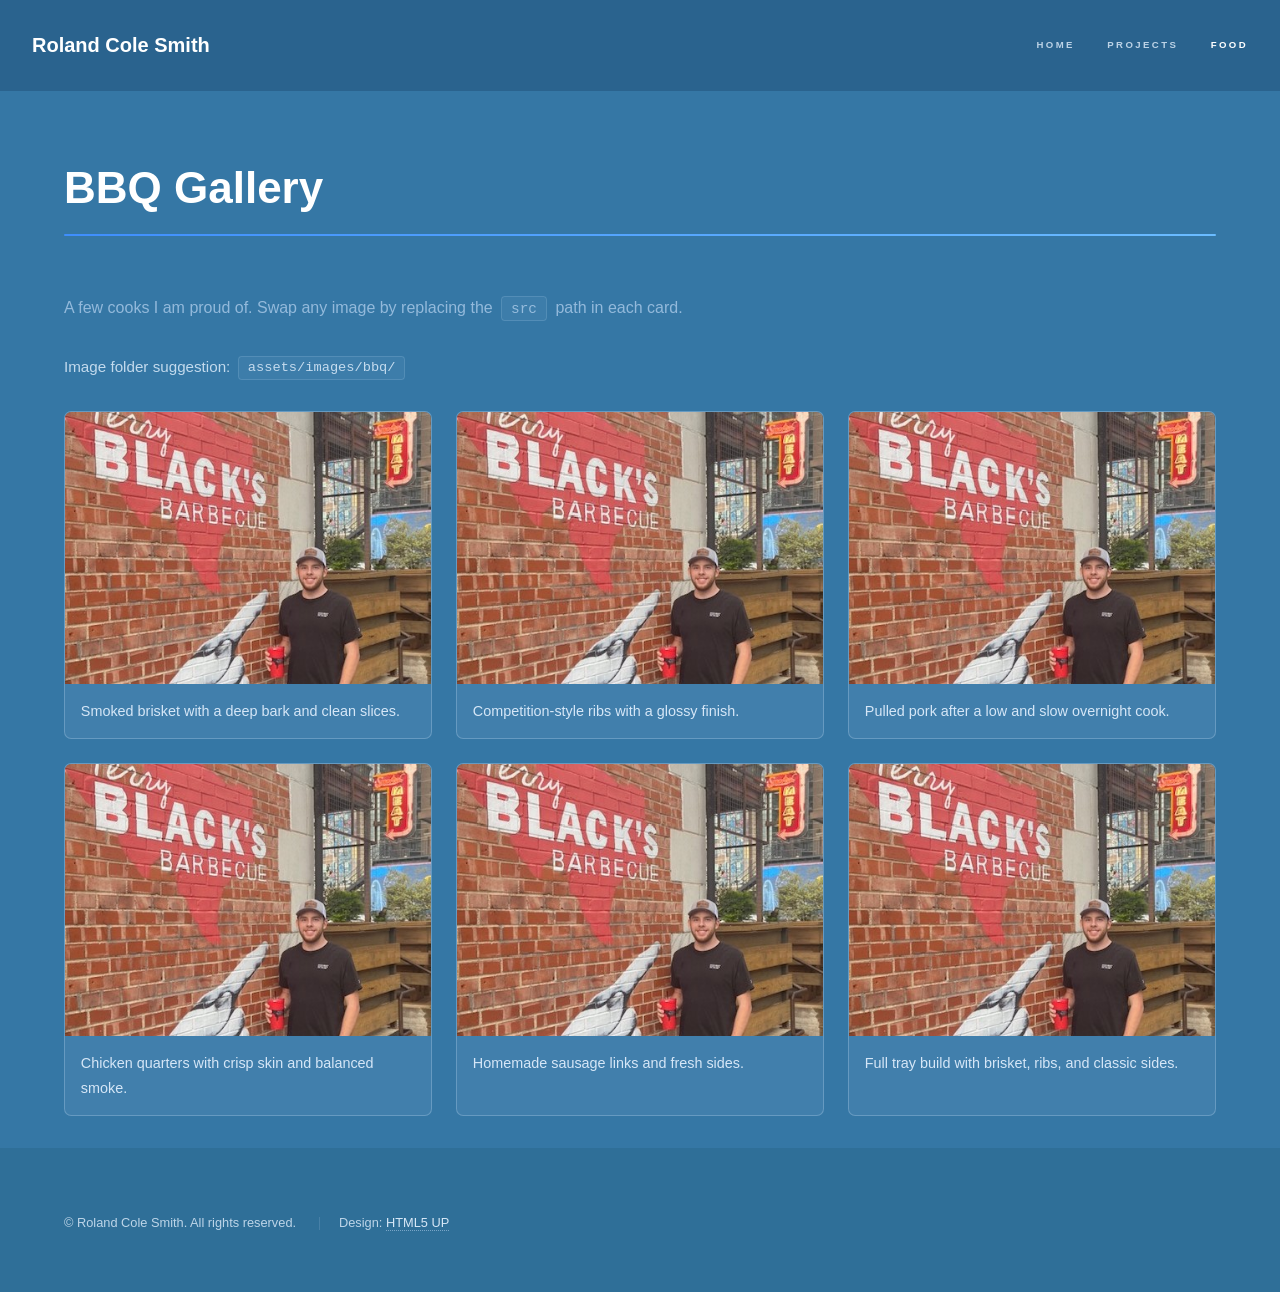
==== food.html @ 4c22ab8d "Initial uplaod" ====
<!doctype html>
<html>
  <head>
    <title>BBQ Gallery | Roland Cole Smith</title>
    <meta charset="utf-8" />
    <meta
      name="viewport"
      content="width=device-width, initial-scale=1, user-scalable=no"
    />
    <link rel="stylesheet" href="assets/css/main.css" />
    <noscript
      ><link rel="stylesheet" href="assets/css/noscript.css"
    /></noscript>
    <style>
      #header {
        background-color: #2a638e;
      }

      #header > nav > ul > li a {
        color: rgba(230, 242, 255, 0.78);
      }

      #header > nav > ul > li a.active {
        color: #ffffff;
      }

      .bbq-gallery-grid {
        display: grid;
        grid-template-columns: repeat(3, minmax(0, 1fr));
        gap: 1.5em;
      }

      .bbq-card {
        background: rgba(210, 230, 255, 0.08);
        border: solid 1px rgba(210, 230, 255, 0.25);
        border-radius: 0.45em;
        overflow: hidden;
      }

      .bbq-card img {
        width: 100%;
        height: 17em;
        object-fit: cover;
        display: block;
      }

      .bbq-card figcaption {
        padding: 1em 1.1em;
        color: rgba(230, 242, 255, 0.9);
        font-size: 0.9em;
      }

      .bbq-note {
        color: rgba(230, 242, 255, 0.8);
        font-size: 0.95em;
      }

      @media screen and (max-width: 980px) {
        .bbq-gallery-grid {
          grid-template-columns: repeat(2, minmax(0, 1fr));
        }
      }

      @media screen and (max-width: 736px) {
        .bbq-gallery-grid {
          grid-template-columns: 1fr;
        }
      }
    </style>
  </head>
  <body class="is-preload">
    <header id="header">
      <a href="index.html" class="title">Roland Cole Smith</a>
      <nav>
        <ul>
          <li><a href="index.html">Home</a></li>
          <li><a href="projects.html">Projects</a></li>
          <li><a href="food.html" class="active">Food</a></li>
        </ul>
      </nav>
    </header>

    <div id="wrapper">
      <section id="main" class="wrapper style2">
        <div class="inner">
          <h1 class="major">BBQ Gallery</h1>
          <p>
            A few cooks I am proud of. Swap any image by replacing the
            <code>src</code> path in each card.
          </p>
          <p class="bbq-note">
            Image folder suggestion: <code>assets/images/bbq/</code>
          </p>

          <div class="bbq-gallery-grid">
            <figure class="bbq-card">
              <img src="assets/images/bbqpic.jpeg" alt="Smoked brisket slices" />
              <figcaption>Smoked brisket with a deep bark and clean slices.</figcaption>
            </figure>

            <figure class="bbq-card">
              <img src="assets/images/bbqpic.jpeg" alt="BBQ ribs plated" />
              <figcaption>Competition-style ribs with a glossy finish.</figcaption>
            </figure>

            <figure class="bbq-card">
              <img src="assets/images/bbqpic.jpeg" alt="Pulled pork sandwich" />
              <figcaption>Pulled pork after a low and slow overnight cook.</figcaption>
            </figure>

            <figure class="bbq-card">
              <img src="assets/images/bbqpic.jpeg" alt="Smoked chicken quarters" />
              <figcaption>Chicken quarters with crisp skin and balanced smoke.</figcaption>
            </figure>

            <figure class="bbq-card">
              <img src="assets/images/bbqpic.jpeg" alt="Smoked sausage platter" />
              <figcaption>Homemade sausage links and fresh sides.</figcaption>
            </figure>

            <figure class="bbq-card">
              <img src="assets/images/bbqpic.jpeg" alt="BBQ tray with sides" />
              <figcaption>Full tray build with brisket, ribs, and classic sides.</figcaption>
            </figure>
          </div>
        </div>
      </section>
    </div>

    <footer id="footer" class="wrapper alt">
      <div class="inner">
        <ul class="menu">
          <li>&copy; Roland Cole Smith. All rights reserved.</li>
          <li>Design: <a href="http://html5up.net">HTML5 UP</a></li>
        </ul>
      </div>
    </footer>

    <script src="assets/js/jquery.min.js"></script>
    <script src="assets/js/jquery.scrollex.min.js"></script>
    <script src="assets/js/jquery.scrolly.min.js"></script>
    <script src="assets/js/browser.min.js"></script>
    <script src="assets/js/breakpoints.min.js"></script>
    <script src="assets/js/util.js"></script>
    <script src="assets/js/main.js"></script>
  </body>
</html>
---- assets/css/main.css ----
@import url(fontawesome-all.min.css);

/*
	Hyperspace by HTML5 UP
	html5up.net | @ajlkn
	Free for personal and commercial use under the CCA 3.0 license (html5up.net/license)
*/

html,
body,
div,
span,
applet,
object,
iframe,
h1,
h2,
h3,
h4,
h5,
h6,
p,
blockquote,
pre,
a,
abbr,
acronym,
address,
big,
cite,
code,
del,
dfn,
em,
img,
ins,
kbd,
q,
s,
samp,
small,
strike,
strong,
sub,
sup,
tt,
var,
b,
u,
i,
center,
dl,
dt,
dd,
ol,
ul,
li,
fieldset,
form,
label,
legend,
table,
caption,
tbody,
tfoot,
thead,
tr,
th,
td,
article,
aside,
canvas,
details,
embed,
figure,
figcaption,
footer,
header,
hgroup,
menu,
nav,
output,
ruby,
section,
summary,
time,
mark,
audio,
video {
  margin: 0;
  padding: 0;
  border: 0;
  font-size: 100%;
  font: inherit;
  vertical-align: baseline;
}

article,
aside,
details,
figcaption,
figure,
footer,
header,
hgroup,
menu,
nav,
section {
  display: block;
}

body {
  line-height: 1;
}

ol,
ul {
  list-style: none;
}

blockquote,
q {
  quotes: none;
}

blockquote:before,
blockquote:after,
q:before,
q:after {
  content: "";
  content: none;
}

table {
  border-collapse: collapse;
  border-spacing: 0;
}

body {
  -webkit-text-size-adjust: none;
}

mark {
  background-color: transparent;
  color: inherit;
}

input::-moz-focus-inner {
  border: 0;
  padding: 0;
}

input,
select,
textarea {
  -moz-appearance: none;
  -webkit-appearance: none;
  -ms-appearance: none;
  appearance: none;
}

/* Basic */

@-ms-viewport {
  width: device-width;
}

body {
  -ms-overflow-style: scrollbar;
}

@media screen and (max-width: 480px) {
  html,
  body {
    min-width: 320px;
  }
}

html {
  box-sizing: border-box;
}

*,
*:before,
*:after {
  box-sizing: inherit;
}

body {
  background: #f4f8ff;
}

body.is-preload *,
body.is-preload *:before,
body.is-preload *:after {
  -moz-animation: none !important;
  -webkit-animation: none !important;
  -ms-animation: none !important;
  animation: none !important;
  -moz-transition: none !important;
  -webkit-transition: none !important;
  -ms-transition: none !important;
  transition: none !important;
}

/* Type */

body,
input,
select,
textarea {
  color: rgba(210, 230, 255, 0.6);
  font-family: Arial, Helvetica, sans-serif;
  font-size: 16.5pt;
  font-weight: normal;
  line-height: 1.75;
}

@media screen and (max-width: 1680px) {
  body,
  input,
  select,
  textarea {
    font-size: 13pt;
  }
}

@media screen and (max-width: 1280px) {
  body,
  input,
  select,
  textarea {
    font-size: 12pt;
  }
}

@media screen and (max-width: 360px) {
  body,
  input,
  select,
  textarea {
    font-size: 11pt;
  }
}

a {
  -moz-transition:
    color 0.2s ease,
    border-bottom-color 0.2s ease;
  -webkit-transition:
    color 0.2s ease,
    border-bottom-color 0.2s ease;
  -ms-transition:
    color 0.2s ease,
    border-bottom-color 0.2s ease;
  transition:
    color 0.2s ease,
    border-bottom-color 0.2s ease;
  border-bottom: dotted 1px rgba(210, 230, 255, 0.6);
  color: inherit;
  text-decoration: none;
}

a:hover {
  border-bottom-color: transparent;
  color: #ffffff;
}

strong,
b {
  color: #ffffff;
  font-weight: bold;
}

em,
i {
  font-style: italic;
}

p {
  margin: 0 0 2em 0;
}

h1,
h2,
h3,
h4,
h5,
h6 {
  color: #ffffff;
  font-weight: bold;
  line-height: 1.5;
  margin: 0 0 0.5em 0;
}

h1 a,
h2 a,
h3 a,
h4 a,
h5 a,
h6 a {
  color: inherit;
  text-decoration: none;
}

h1 {
  font-size: 2.75em;
}

h1.major {
  margin: 0 0 1.3em 0;
  position: relative;
  padding-bottom: 0.35em;
}

h1.major:after {
  background-image: -moz-linear-gradient(to right, #3f8efc, #6bbcff);
  background-image: -webkit-linear-gradient(to right, #3f8efc, #6bbcff);
  background-image: -ms-linear-gradient(to right, #3f8efc, #6bbcff);
  background-image: linear-gradient(to right, #3f8efc, #6bbcff);
  -moz-transition: max-width 0.2s ease;
  -webkit-transition: max-width 0.2s ease;
  -ms-transition: max-width 0.2s ease;
  transition: max-width 0.2s ease;
  border-radius: 0.2em;
  bottom: 0;
  content: "";
  height: 0.05em;
  position: absolute;
  right: 0;
  width: 100%;
}

h2 {
  font-size: 1.75em;
}

h3 {
  font-size: 1.1em;
}

h4 {
  font-size: 1em;
}

h5 {
  font-size: 0.8em;
}

h6 {
  font-size: 0.6em;
}

@media screen and (max-width: 736px) {
  h1 {
    font-size: 2em;
  }

  h2 {
    font-size: 1.25em;
  }

  h3 {
    font-size: 1em;
  }

  h4 {
    font-size: 0.8em;
  }

  h5 {
    font-size: 0.6em;
  }

  h6 {
    font-size: 0.6em;
  }
}

sub {
  font-size: 0.8em;
  position: relative;
  top: 0.5em;
}

sup {
  font-size: 0.8em;
  position: relative;
  top: -0.5em;
}

blockquote {
  border-left: solid 4px rgba(210, 230, 255, 0.15);
  font-style: italic;
  margin: 0 0 2em 0;
  padding: 0.5em 0 0.5em 2em;
}

code {
  background: rgba(210, 230, 255, 0.05);
  border-radius: 0.25em;
  border: solid 1px rgba(210, 230, 255, 0.15);
  font-family: "Courier New", monospace;
  font-size: 0.9em;
  margin: 0 0.25em;
  padding: 0.25em 0.65em;
}

pre {
  -webkit-overflow-scrolling: touch;
  font-family: "Courier New", monospace;
  font-size: 0.9em;
  margin: 0 0 2em 0;
}

pre code {
  display: block;
  line-height: 1.75em;
  padding: 1em 1.5em;
  overflow-x: auto;
}

hr {
  border: 0;
  border-bottom: solid 1px rgba(210, 230, 255, 0.15);
  margin: 2em 0;
}

hr.major {
  margin: 3em 0;
}

.align-left {
  text-align: left;
}

.align-center {
  text-align: center;
}

.align-right {
  text-align: right;
}

/* Row */

.row {
  display: flex;
  flex-wrap: wrap;
  box-sizing: border-box;
  align-items: stretch;
}

.row > * {
  box-sizing: border-box;
}

.row.gtr-uniform > * > :last-child {
  margin-bottom: 0;
}

.row.aln-left {
  justify-content: flex-start;
}

.row.aln-center {
  justify-content: center;
}

.row.aln-right {
  justify-content: flex-end;
}

.row.aln-top {
  align-items: flex-start;
}

.row.aln-middle {
  align-items: center;
}

.row.aln-bottom {
  align-items: flex-end;
}

.row > .imp {
  order: -1;
}

.row > .col-1 {
  width: 8.33333%;
}

.row > .off-1 {
  margin-left: 8.33333%;
}

.row > .col-2 {
  width: 16.66667%;
}

.row > .off-2 {
  margin-left: 16.66667%;
}

.row > .col-3 {
  width: 25%;
}

.row > .off-3 {
  margin-left: 25%;
}

.row > .col-4 {
  width: 33.33333%;
}

.row > .off-4 {
  margin-left: 33.33333%;
}

.row > .col-5 {
  width: 41.66667%;
}

.row > .off-5 {
  margin-left: 41.66667%;
}

.row > .col-6 {
  width: 50%;
}

.row > .off-6 {
  margin-left: 50%;
}

.row > .col-7 {
  width: 58.33333%;
}

.row > .off-7 {
  margin-left: 58.33333%;
}

.row > .col-8 {
  width: 66.66667%;
}

.row > .off-8 {
  margin-left: 66.66667%;
}

.row > .col-9 {
  width: 75%;
}

.row > .off-9 {
  margin-left: 75%;
}

.row > .col-10 {
  width: 83.33333%;
}

.row > .off-10 {
  margin-left: 83.33333%;
}

.row > .col-11 {
  width: 91.66667%;
}

.row > .off-11 {
  margin-left: 91.66667%;
}

.row > .col-12 {
  width: 100%;
}

.row > .off-12 {
  margin-left: 100%;
}

.row.gtr-0 {
  margin-top: 0;
  margin-left: 0em;
}

.row.gtr-0 > * {
  padding: 0 0 0 0em;
}

.row.gtr-0.gtr-uniform {
  margin-top: 0em;
}

.row.gtr-0.gtr-uniform > * {
  padding-top: 0em;
}

.row.gtr-25 {
  margin-top: 0;
  margin-left: -0.375em;
}

.row.gtr-25 > * {
  padding: 0 0 0 0.375em;
}

.row.gtr-25.gtr-uniform {
  margin-top: -0.375em;
}

.row.gtr-25.gtr-uniform > * {
  padding-top: 0.375em;
}

.row.gtr-50 {
  margin-top: 0;
  margin-left: -0.75em;
}

.row.gtr-50 > * {
  padding: 0 0 0 0.75em;
}

.row.gtr-50.gtr-uniform {
  margin-top: -0.75em;
}

.row.gtr-50.gtr-uniform > * {
  padding-top: 0.75em;
}

.row {
  margin-top: 0;
  margin-left: -1.5em;
}

.row > * {
  padding: 0 0 0 1.5em;
}

.row.gtr-uniform {
  margin-top: -1.5em;
}

.row.gtr-uniform > * {
  padding-top: 1.5em;
}

.row.gtr-150 {
  margin-top: 0;
  margin-left: -2.25em;
}

.row.gtr-150 > * {
  padding: 0 0 0 2.25em;
}

.row.gtr-150.gtr-uniform {
  margin-top: -2.25em;
}

.row.gtr-150.gtr-uniform > * {
  padding-top: 2.25em;
}

.row.gtr-200 {
  margin-top: 0;
  margin-left: -3em;
}

.row.gtr-200 > * {
  padding: 0 0 0 3em;
}

.row.gtr-200.gtr-uniform {
  margin-top: -3em;
}

.row.gtr-200.gtr-uniform > * {
  padding-top: 3em;
}

@media screen and (max-width: 1680px) {
  .row {
    display: flex;
    flex-wrap: wrap;
    box-sizing: border-box;
    align-items: stretch;
  }

  .row > * {
    box-sizing: border-box;
  }

  .row.gtr-uniform > * > :last-child {
    margin-bottom: 0;
  }

  .row.aln-left {
    justify-content: flex-start;
  }

  .row.aln-center {
    justify-content: center;
  }

  .row.aln-right {
    justify-content: flex-end;
  }

  .row.aln-top {
    align-items: flex-start;
  }

  .row.aln-middle {
    align-items: center;
  }

  .row.aln-bottom {
    align-items: flex-end;
  }

  .row > .imp-xlarge {
    order: -1;
  }

  .row > .col-1-xlarge {
    width: 8.33333%;
  }

  .row > .off-1-xlarge {
    margin-left: 8.33333%;
  }

  .row > .col-2-xlarge {
    width: 16.66667%;
  }

  .row > .off-2-xlarge {
    margin-left: 16.66667%;
  }

  .row > .col-3-xlarge {
    width: 25%;
  }

  .row > .off-3-xlarge {
    margin-left: 25%;
  }

  .row > .col-4-xlarge {
    width: 33.33333%;
  }

  .row > .off-4-xlarge {
    margin-left: 33.33333%;
  }

  .row > .col-5-xlarge {
    width: 41.66667%;
  }

  .row > .off-5-xlarge {
    margin-left: 41.66667%;
  }

  .row > .col-6-xlarge {
    width: 50%;
  }

  .row > .off-6-xlarge {
    margin-left: 50%;
  }

  .row > .col-7-xlarge {
    width: 58.33333%;
  }

  .row > .off-7-xlarge {
    margin-left: 58.33333%;
  }

  .row > .col-8-xlarge {
    width: 66.66667%;
  }

  .row > .off-8-xlarge {
    margin-left: 66.66667%;
  }

  .row > .col-9-xlarge {
    width: 75%;
  }

  .row > .off-9-xlarge {
    margin-left: 75%;
  }

  .row > .col-10-xlarge {
    width: 83.33333%;
  }

  .row > .off-10-xlarge {
    margin-left: 83.33333%;
  }

  .row > .col-11-xlarge {
    width: 91.66667%;
  }

  .row > .off-11-xlarge {
    margin-left: 91.66667%;
  }

  .row > .col-12-xlarge {
    width: 100%;
  }

  .row > .off-12-xlarge {
    margin-left: 100%;
  }

  .row.gtr-0 {
    margin-top: 0;
    margin-left: 0em;
  }

  .row.gtr-0 > * {
    padding: 0 0 0 0em;
  }

  .row.gtr-0.gtr-uniform {
    margin-top: 0em;
  }

  .row.gtr-0.gtr-uniform > * {
    padding-top: 0em;
  }

  .row.gtr-25 {
    margin-top: 0;
    margin-left: -0.375em;
  }

  .row.gtr-25 > * {
    padding: 0 0 0 0.375em;
  }

  .row.gtr-25.gtr-uniform {
    margin-top: -0.375em;
  }

  .row.gtr-25.gtr-uniform > * {
    padding-top: 0.375em;
  }

  .row.gtr-50 {
    margin-top: 0;
    margin-left: -0.75em;
  }

  .row.gtr-50 > * {
    padding: 0 0 0 0.75em;
  }

  .row.gtr-50.gtr-uniform {
    margin-top: -0.75em;
  }

  .row.gtr-50.gtr-uniform > * {
    padding-top: 0.75em;
  }

  .row {
    margin-top: 0;
    margin-left: -1.5em;
  }

  .row > * {
    padding: 0 0 0 1.5em;
  }

  .row.gtr-uniform {
    margin-top: -1.5em;
  }

  .row.gtr-uniform > * {
    padding-top: 1.5em;
  }

  .row.gtr-150 {
    margin-top: 0;
    margin-left: -2.25em;
  }

  .row.gtr-150 > * {
    padding: 0 0 0 2.25em;
  }

  .row.gtr-150.gtr-uniform {
    margin-top: -2.25em;
  }

  .row.gtr-150.gtr-uniform > * {
    padding-top: 2.25em;
  }

  .row.gtr-200 {
    margin-top: 0;
    margin-left: -3em;
  }

  .row.gtr-200 > * {
    padding: 0 0 0 3em;
  }

  .row.gtr-200.gtr-uniform {
    margin-top: -3em;
  }

  .row.gtr-200.gtr-uniform > * {
    padding-top: 3em;
  }
}

@media screen and (max-width: 1280px) {
  .row {
    display: flex;
    flex-wrap: wrap;
    box-sizing: border-box;
    align-items: stretch;
  }

  .row > * {
    box-sizing: border-box;
  }

  .row.gtr-uniform > * > :last-child {
    margin-bottom: 0;
  }

  .row.aln-left {
    justify-content: flex-start;
  }

  .row.aln-center {
    justify-content: center;
  }

  .row.aln-right {
    justify-content: flex-end;
  }

  .row.aln-top {
    align-items: flex-start;
  }

  .row.aln-middle {
    align-items: center;
  }

  .row.aln-bottom {
    align-items: flex-end;
  }

  .row > .imp-large {
    order: -1;
  }

  .row > .col-1-large {
    width: 8.33333%;
  }

  .row > .off-1-large {
    margin-left: 8.33333%;
  }

  .row > .col-2-large {
    width: 16.66667%;
  }

  .row > .off-2-large {
    margin-left: 16.66667%;
  }

  .row > .col-3-large {
    width: 25%;
  }

  .row > .off-3-large {
    margin-left: 25%;
  }

  .row > .col-4-large {
    width: 33.33333%;
  }

  .row > .off-4-large {
    margin-left: 33.33333%;
  }

  .row > .col-5-large {
    width: 41.66667%;
  }

  .row > .off-5-large {
    margin-left: 41.66667%;
  }

  .row > .col-6-large {
    width: 50%;
  }

  .row > .off-6-large {
    margin-left: 50%;
  }

  .row > .col-7-large {
    width: 58.33333%;
  }

  .row > .off-7-large {
    margin-left: 58.33333%;
  }

  .row > .col-8-large {
    width: 66.66667%;
  }

  .row > .off-8-large {
    margin-left: 66.66667%;
  }

  .row > .col-9-large {
    width: 75%;
  }

  .row > .off-9-large {
    margin-left: 75%;
  }

  .row > .col-10-large {
    width: 83.33333%;
  }

  .row > .off-10-large {
    margin-left: 83.33333%;
  }

  .row > .col-11-large {
    width: 91.66667%;
  }

  .row > .off-11-large {
    margin-left: 91.66667%;
  }

  .row > .col-12-large {
    width: 100%;
  }

  .row > .off-12-large {
    margin-left: 100%;
  }

  .row.gtr-0 {
    margin-top: 0;
    margin-left: 0em;
  }

  .row.gtr-0 > * {
    padding: 0 0 0 0em;
  }

  .row.gtr-0.gtr-uniform {
    margin-top: 0em;
  }

  .row.gtr-0.gtr-uniform > * {
    padding-top: 0em;
  }

  .row.gtr-25 {
    margin-top: 0;
    margin-left: -0.375em;
  }

  .row.gtr-25 > * {
    padding: 0 0 0 0.375em;
  }

  .row.gtr-25.gtr-uniform {
    margin-top: -0.375em;
  }

  .row.gtr-25.gtr-uniform > * {
    padding-top: 0.375em;
  }

  .row.gtr-50 {
    margin-top: 0;
    margin-left: -0.75em;
  }

  .row.gtr-50 > * {
    padding: 0 0 0 0.75em;
  }

  .row.gtr-50.gtr-uniform {
    margin-top: -0.75em;
  }

  .row.gtr-50.gtr-uniform > * {
    padding-top: 0.75em;
  }

  .row {
    margin-top: 0;
    margin-left: -1.5em;
  }

  .row > * {
    padding: 0 0 0 1.5em;
  }

  .row.gtr-uniform {
    margin-top: -1.5em;
  }

  .row.gtr-uniform > * {
    padding-top: 1.5em;
  }

  .row.gtr-150 {
    margin-top: 0;
    margin-left: -2.25em;
  }

  .row.gtr-150 > * {
    padding: 0 0 0 2.25em;
  }

  .row.gtr-150.gtr-uniform {
    margin-top: -2.25em;
  }

  .row.gtr-150.gtr-uniform > * {
    padding-top: 2.25em;
  }

  .row.gtr-200 {
    margin-top: 0;
    margin-left: -3em;
  }

  .row.gtr-200 > * {
    padding: 0 0 0 3em;
  }

  .row.gtr-200.gtr-uniform {
    margin-top: -3em;
  }

  .row.gtr-200.gtr-uniform > * {
    padding-top: 3em;
  }
}

@media screen and (max-width: 980px) {
  .row {
    display: flex;
    flex-wrap: wrap;
    box-sizing: border-box;
    align-items: stretch;
  }

  .row > * {
    box-sizing: border-box;
  }

  .row.gtr-uniform > * > :last-child {
    margin-bottom: 0;
  }

  .row.aln-left {
    justify-content: flex-start;
  }

  .row.aln-center {
    justify-content: center;
  }

  .row.aln-right {
    justify-content: flex-end;
  }

  .row.aln-top {
    align-items: flex-start;
  }

  .row.aln-middle {
    align-items: center;
  }

  .row.aln-bottom {
    align-items: flex-end;
  }

  .row > .imp-medium {
    order: -1;
  }

  .row > .col-1-medium {
    width: 8.33333%;
  }

  .row > .off-1-medium {
    margin-left: 8.33333%;
  }

  .row > .col-2-medium {
    width: 16.66667%;
  }

  .row > .off-2-medium {
    margin-left: 16.66667%;
  }

  .row > .col-3-medium {
    width: 25%;
  }

  .row > .off-3-medium {
    margin-left: 25%;
  }

  .row > .col-4-medium {
    width: 33.33333%;
  }

  .row > .off-4-medium {
    margin-left: 33.33333%;
  }

  .row > .col-5-medium {
    width: 41.66667%;
  }

  .row > .off-5-medium {
    margin-left: 41.66667%;
  }

  .row > .col-6-medium {
    width: 50%;
  }

  .row > .off-6-medium {
    margin-left: 50%;
  }

  .row > .col-7-medium {
    width: 58.33333%;
  }

  .row > .off-7-medium {
    margin-left: 58.33333%;
  }

  .row > .col-8-medium {
    width: 66.66667%;
  }

  .row > .off-8-medium {
    margin-left: 66.66667%;
  }

  .row > .col-9-medium {
    width: 75%;
  }

  .row > .off-9-medium {
    margin-left: 75%;
  }

  .row > .col-10-medium {
    width: 83.33333%;
  }

  .row > .off-10-medium {
    margin-left: 83.33333%;
  }

  .row > .col-11-medium {
    width: 91.66667%;
  }

  .row > .off-11-medium {
    margin-left: 91.66667%;
  }

  .row > .col-12-medium {
    width: 100%;
  }

  .row > .off-12-medium {
    margin-left: 100%;
  }

  .row.gtr-0 {
    margin-top: 0;
    margin-left: 0em;
  }

  .row.gtr-0 > * {
    padding: 0 0 0 0em;
  }

  .row.gtr-0.gtr-uniform {
    margin-top: 0em;
  }

  .row.gtr-0.gtr-uniform > * {
    padding-top: 0em;
  }

  .row.gtr-25 {
    margin-top: 0;
    margin-left: -0.375em;
  }

  .row.gtr-25 > * {
    padding: 0 0 0 0.375em;
  }

  .row.gtr-25.gtr-uniform {
    margin-top: -0.375em;
  }

  .row.gtr-25.gtr-uniform > * {
    padding-top: 0.375em;
  }

  .row.gtr-50 {
    margin-top: 0;
    margin-left: -0.75em;
  }

  .row.gtr-50 > * {
    padding: 0 0 0 0.75em;
  }

  .row.gtr-50.gtr-uniform {
    margin-top: -0.75em;
  }

  .row.gtr-50.gtr-uniform > * {
    padding-top: 0.75em;
  }

  .row {
    margin-top: 0;
    margin-left: -1.5em;
  }

  .row > * {
    padding: 0 0 0 1.5em;
  }

  .row.gtr-uniform {
    margin-top: -1.5em;
  }

  .row.gtr-uniform > * {
    padding-top: 1.5em;
  }

  .row.gtr-150 {
    margin-top: 0;
    margin-left: -2.25em;
  }

  .row.gtr-150 > * {
    padding: 0 0 0 2.25em;
  }

  .row.gtr-150.gtr-uniform {
    margin-top: -2.25em;
  }

  .row.gtr-150.gtr-uniform > * {
    padding-top: 2.25em;
  }

  .row.gtr-200 {
    margin-top: 0;
    margin-left: -3em;
  }

  .row.gtr-200 > * {
    padding: 0 0 0 3em;
  }

  .row.gtr-200.gtr-uniform {
    margin-top: -3em;
  }

  .row.gtr-200.gtr-uniform > * {
    padding-top: 3em;
  }
}

@media screen and (max-width: 736px) {
  .row {
    display: flex;
    flex-wrap: wrap;
    box-sizing: border-box;
    align-items: stretch;
  }

  .row > * {
    box-sizing: border-box;
  }

  .row.gtr-uniform > * > :last-child {
    margin-bottom: 0;
  }

  .row.aln-left {
    justify-content: flex-start;
  }

  .row.aln-center {
    justify-content: center;
  }

  .row.aln-right {
    justify-content: flex-end;
  }

  .row.aln-top {
    align-items: flex-start;
  }

  .row.aln-middle {
    align-items: center;
  }

  .row.aln-bottom {
    align-items: flex-end;
  }

  .row > .imp-small {
    order: -1;
  }

  .row > .col-1-small {
    width: 8.33333%;
  }

  .row > .off-1-small {
    margin-left: 8.33333%;
  }

  .row > .col-2-small {
    width: 16.66667%;
  }

  .row > .off-2-small {
    margin-left: 16.66667%;
  }

  .row > .col-3-small {
    width: 25%;
  }

  .row > .off-3-small {
    margin-left: 25%;
  }

  .row > .col-4-small {
    width: 33.33333%;
  }

  .row > .off-4-small {
    margin-left: 33.33333%;
  }

  .row > .col-5-small {
    width: 41.66667%;
  }

  .row > .off-5-small {
    margin-left: 41.66667%;
  }

  .row > .col-6-small {
    width: 50%;
  }

  .row > .off-6-small {
    margin-left: 50%;
  }

  .row > .col-7-small {
    width: 58.33333%;
  }

  .row > .off-7-small {
    margin-left: 58.33333%;
  }

  .row > .col-8-small {
    width: 66.66667%;
  }

  .row > .off-8-small {
    margin-left: 66.66667%;
  }

  .row > .col-9-small {
    width: 75%;
  }

  .row > .off-9-small {
    margin-left: 75%;
  }

  .row > .col-10-small {
    width: 83.33333%;
  }

  .row > .off-10-small {
    margin-left: 83.33333%;
  }

  .row > .col-11-small {
    width: 91.66667%;
  }

  .row > .off-11-small {
    margin-left: 91.66667%;
  }

  .row > .col-12-small {
    width: 100%;
  }

  .row > .off-12-small {
    margin-left: 100%;
  }

  .row.gtr-0 {
    margin-top: 0;
    margin-left: 0em;
  }

  .row.gtr-0 > * {
    padding: 0 0 0 0em;
  }

  .row.gtr-0.gtr-uniform {
    margin-top: 0em;
  }

  .row.gtr-0.gtr-uniform > * {
    padding-top: 0em;
  }

  .row.gtr-25 {
    margin-top: 0;
    margin-left: -0.375em;
  }

  .row.gtr-25 > * {
    padding: 0 0 0 0.375em;
  }

  .row.gtr-25.gtr-uniform {
    margin-top: -0.375em;
  }

  .row.gtr-25.gtr-uniform > * {
    padding-top: 0.375em;
  }

  .row.gtr-50 {
    margin-top: 0;
    margin-left: -0.75em;
  }

  .row.gtr-50 > * {
    padding: 0 0 0 0.75em;
  }

  .row.gtr-50.gtr-uniform {
    margin-top: -0.75em;
  }

  .row.gtr-50.gtr-uniform > * {
    padding-top: 0.75em;
  }

  .row {
    margin-top: 0;
    margin-left: -1.5em;
  }

  .row > * {
    padding: 0 0 0 1.5em;
  }

  .row.gtr-uniform {
    margin-top: -1.5em;
  }

  .row.gtr-uniform > * {
    padding-top: 1.5em;
  }

  .row.gtr-150 {
    margin-top: 0;
    margin-left: -2.25em;
  }

  .row.gtr-150 > * {
    padding: 0 0 0 2.25em;
  }

  .row.gtr-150.gtr-uniform {
    margin-top: -2.25em;
  }

  .row.gtr-150.gtr-uniform > * {
    padding-top: 2.25em;
  }

  .row.gtr-200 {
    margin-top: 0;
    margin-left: -3em;
  }

  .row.gtr-200 > * {
    padding: 0 0 0 3em;
  }

  .row.gtr-200.gtr-uniform {
    margin-top: -3em;
  }

  .row.gtr-200.gtr-uniform > * {
    padding-top: 3em;
  }
}

@media screen and (max-width: 480px) {
  .row {
    display: flex;
    flex-wrap: wrap;
    box-sizing: border-box;
    align-items: stretch;
  }

  .row > * {
    box-sizing: border-box;
  }

  .row.gtr-uniform > * > :last-child {
    margin-bottom: 0;
  }

  .row.aln-left {
    justify-content: flex-start;
  }

  .row.aln-center {
    justify-content: center;
  }

  .row.aln-right {
    justify-content: flex-end;
  }

  .row.aln-top {
    align-items: flex-start;
  }

  .row.aln-middle {
    align-items: center;
  }

  .row.aln-bottom {
    align-items: flex-end;
  }

  .row > .imp-xsmall {
    order: -1;
  }

  .row > .col-1-xsmall {
    width: 8.33333%;
  }

  .row > .off-1-xsmall {
    margin-left: 8.33333%;
  }

  .row > .col-2-xsmall {
    width: 16.66667%;
  }

  .row > .off-2-xsmall {
    margin-left: 16.66667%;
  }

  .row > .col-3-xsmall {
    width: 25%;
  }

  .row > .off-3-xsmall {
    margin-left: 25%;
  }

  .row > .col-4-xsmall {
    width: 33.33333%;
  }

  .row > .off-4-xsmall {
    margin-left: 33.33333%;
  }

  .row > .col-5-xsmall {
    width: 41.66667%;
  }

  .row > .off-5-xsmall {
    margin-left: 41.66667%;
  }

  .row > .col-6-xsmall {
    width: 50%;
  }

  .row > .off-6-xsmall {
    margin-left: 50%;
  }

  .row > .col-7-xsmall {
    width: 58.33333%;
  }

  .row > .off-7-xsmall {
    margin-left: 58.33333%;
  }

  .row > .col-8-xsmall {
    width: 66.66667%;
  }

  .row > .off-8-xsmall {
    margin-left: 66.66667%;
  }

  .row > .col-9-xsmall {
    width: 75%;
  }

  .row > .off-9-xsmall {
    margin-left: 75%;
  }

  .row > .col-10-xsmall {
    width: 83.33333%;
  }

  .row > .off-10-xsmall {
    margin-left: 83.33333%;
  }

  .row > .col-11-xsmall {
    width: 91.66667%;
  }

  .row > .off-11-xsmall {
    margin-left: 91.66667%;
  }

  .row > .col-12-xsmall {
    width: 100%;
  }

  .row > .off-12-xsmall {
    margin-left: 100%;
  }

  .row.gtr-0 {
    margin-top: 0;
    margin-left: 0em;
  }

  .row.gtr-0 > * {
    padding: 0 0 0 0em;
  }

  .row.gtr-0.gtr-uniform {
    margin-top: 0em;
  }

  .row.gtr-0.gtr-uniform > * {
    padding-top: 0em;
  }

  .row.gtr-25 {
    margin-top: 0;
    margin-left: -0.375em;
  }

  .row.gtr-25 > * {
    padding: 0 0 0 0.375em;
  }

  .row.gtr-25.gtr-uniform {
    margin-top: -0.375em;
  }

  .row.gtr-25.gtr-uniform > * {
    padding-top: 0.375em;
  }

  .row.gtr-50 {
    margin-top: 0;
    margin-left: -0.75em;
  }

  .row.gtr-50 > * {
    padding: 0 0 0 0.75em;
  }

  .row.gtr-50.gtr-uniform {
    margin-top: -0.75em;
  }

  .row.gtr-50.gtr-uniform > * {
    padding-top: 0.75em;
  }

  .row {
    margin-top: 0;
    margin-left: -1.5em;
  }

  .row > * {
    padding: 0 0 0 1.5em;
  }

  .row.gtr-uniform {
    margin-top: -1.5em;
  }

  .row.gtr-uniform > * {
    padding-top: 1.5em;
  }

  .row.gtr-150 {
    margin-top: 0;
    margin-left: -2.25em;
  }

  .row.gtr-150 > * {
    padding: 0 0 0 2.25em;
  }

  .row.gtr-150.gtr-uniform {
    margin-top: -2.25em;
  }

  .row.gtr-150.gtr-uniform > * {
    padding-top: 2.25em;
  }

  .row.gtr-200 {
    margin-top: 0;
    margin-left: -3em;
  }

  .row.gtr-200 > * {
    padding: 0 0 0 3em;
  }

  .row.gtr-200.gtr-uniform {
    margin-top: -3em;
  }

  .row.gtr-200.gtr-uniform > * {
    padding-top: 3em;
  }
}

/* Box */

.box {
  border-radius: 0.25em;
  border: solid 1px rgba(210, 230, 255, 0.15);
  margin-bottom: 2em;
  padding: 1.5em;
}

.box > :last-child,
.box > :last-child > :last-child,
.box > :last-child > :last-child > :last-child {
  margin-bottom: 0;
}

.box.alt {
  border: 0;
  border-radius: 0;
  padding: 0;
}

/* Button */

input[type="submit"],
input[type="reset"],
input[type="button"],
button,
.button {
  -moz-appearance: none;
  -webkit-appearance: none;
  -ms-appearance: none;
  appearance: none;
  -moz-transition: border-color 0.2s ease;
  -webkit-transition: border-color 0.2s ease;
  -ms-transition: border-color 0.2s ease;
  transition: border-color 0.2s ease;
  background-color: rgba(255, 255, 255, 0.06);
  border: solid 1px !important;
  border-color: rgba(210, 230, 255, 0.35) !important;
  border-radius: 3em;
  color: #ffffff !important;
  cursor: pointer;
  display: inline-block;
  font-size: 0.6em;
  font-weight: bold;
  height: calc(4.75em + 2px);
  letter-spacing: 0.25em;
  line-height: 4.75em;
  outline: 0;
  padding: 0 3.75em;
  position: relative;
  text-align: center;
  text-decoration: none;
  text-transform: uppercase;
  white-space: nowrap;
}

input[type="submit"]:after,
input[type="reset"]:after,
input[type="button"]:after,
button:after,
.button:after {
  -moz-transform: scale(0.25);
  -webkit-transform: scale(0.25);
  -ms-transform: scale(0.25);
  transform: scale(0.25);
  pointer-events: none;
  -moz-transition:
    opacity 0.2s ease,
    -moz-transform 0.2s ease;
  -webkit-transition:
    opacity 0.2s ease,
    -webkit-transform 0.2s ease;
  -ms-transition:
    opacity 0.2s ease,
    -ms-transform 0.2s ease;
  transition:
    opacity 0.2s ease,
    transform 0.2s ease;
  background: #ffffff;
  border-radius: 3em;
  content: "";
  height: 100%;
  left: 0;
  opacity: 0;
  position: absolute;
  top: 0;
  width: 100%;
}

input[type="submit"].icon:before,
input[type="reset"].icon:before,
input[type="button"].icon:before,
button.icon:before,
.button.icon:before {
  margin-right: 0.75em;
}

input[type="submit"].fit,
input[type="reset"].fit,
input[type="button"].fit,
button.fit,
.button.fit {
  width: 100%;
}

input[type="submit"].small,
input[type="reset"].small,
input[type="button"].small,
button.small,
.button.small {
  font-size: 0.4em;
}

input[type="submit"].large,
input[type="reset"].large,
input[type="button"].large,
button.large,
.button.large {
  font-size: 0.8em;
}

input[type="submit"].primary,
input[type="reset"].primary,
input[type="button"].primary,
button.primary,
.button.primary {
  background-color: #ffffff;
  color: #312450 !important;
}

input[type="submit"].primary:after,
input[type="reset"].primary:after,
input[type="button"].primary:after,
button.primary:after,
.button.primary:after {
  display: none;
}

input[type="submit"].disabled,
input[type="submit"]:disabled,
input[type="reset"].disabled,
input[type="reset"]:disabled,
input[type="button"].disabled,
input[type="button"]:disabled,
button.disabled,
button:disabled,
.button.disabled,
.button:disabled {
  cursor: default;
  opacity: 0.5;
  pointer-events: none;
}

input[type="submit"]:hover,
input[type="reset"]:hover,
input[type="button"]:hover,
button:hover,
.button:hover {
  border-color: rgba(255, 255, 255, 0.85) !important;
  background-color: rgba(255, 255, 255, 0.1);
}

input[type="submit"]:hover:after,
input[type="reset"]:hover:after,
input[type="button"]:hover:after,
button:hover:after,
.button:hover:after {
  opacity: 0.05;
  -moz-transform: scale(1);
  -webkit-transform: scale(1);
  -ms-transform: scale(1);
  transform: scale(1);
}

input[type="submit"]:hover:active,
input[type="reset"]:hover:active,
input[type="button"]:hover:active,
button:hover:active,
.button:hover:active {
  border-color: #ffffff !important;
}

input[type="submit"]:hover:active:after,
input[type="reset"]:hover:active:after,
input[type="button"]:hover:active:after,
button:hover:active:after,
.button:hover:active:after {
  opacity: 0.1;
}

/* Features */

.features {
  display: -moz-flex;
  display: -webkit-flex;
  display: -ms-flex;
  display: flex;
  -moz-flex-wrap: wrap;
  -webkit-flex-wrap: wrap;
  -ms-flex-wrap: wrap;
  flex-wrap: wrap;
  border-radius: 0.25em;
  border: solid 1px rgba(210, 230, 255, 0.15);
  background: rgba(210, 230, 255, 0.05);
  margin: 0 0 2em 0;
}

.features section {
  padding: 3.5em 3em 1em 7em;
  width: 50%;
  border-top: solid 1px rgba(210, 230, 255, 0.15);
  position: relative;
}

.features section:nth-child(-n + 2) {
  border-top-width: 0;
}

.features section:nth-child(2n) {
  border-left: solid 1px rgba(210, 230, 255, 0.15);
}

.features section .icon {
  -moz-transition:
    opacity 0.5s ease,
    -moz-transform 0.5s ease;
  -webkit-transition:
    opacity 0.5s ease,
    -webkit-transform 0.5s ease;
  -ms-transition:
    opacity 0.5s ease,
    -ms-transform 0.5s ease;
  transition:
    opacity 0.5s ease,
    transform 0.5s ease;
  -moz-transition-delay: 1s;
  -webkit-transition-delay: 1s;
  -ms-transition-delay: 1s;
  transition-delay: 1s;
  -moz-transform: scale(1);
  -webkit-transform: scale(1);
  -ms-transform: scale(1);
  transform: scale(1);
  position: absolute;
  left: 3em;
  top: 3em;
  opacity: 1;
}

.features section:nth-child(1) .icon {
  -moz-transition-delay: 0.15s;
  -webkit-transition-delay: 0.15s;
  -ms-transition-delay: 0.15s;
  transition-delay: 0.15s;
}

.features section:nth-child(2) .icon {
  -moz-transition-delay: 0.3s;
  -webkit-transition-delay: 0.3s;
  -ms-transition-delay: 0.3s;
  transition-delay: 0.3s;
}

.features section:nth-child(3) .icon {
  -moz-transition-delay: 0.45s;
  -webkit-transition-delay: 0.45s;
  -ms-transition-delay: 0.45s;
  transition-delay: 0.45s;
}

.features section:nth-child(4) .icon {
  -moz-transition-delay: 0.6s;
  -webkit-transition-delay: 0.6s;
  -ms-transition-delay: 0.6s;
  transition-delay: 0.6s;
}

.features section:nth-child(5) .icon {
  -moz-transition-delay: 0.75s;
  -webkit-transition-delay: 0.75s;
  -ms-transition-delay: 0.75s;
  transition-delay: 0.75s;
}

.features section:nth-child(6) .icon {
  -moz-transition-delay: 0.9s;
  -webkit-transition-delay: 0.9s;
  -ms-transition-delay: 0.9s;
  transition-delay: 0.9s;
}

.features section:nth-child(7) .icon {
  -moz-transition-delay: 1.05s;
  -webkit-transition-delay: 1.05s;
  -ms-transition-delay: 1.05s;
  transition-delay: 1.05s;
}

.features section:nth-child(8) .icon {
  -moz-transition-delay: 1.2s;
  -webkit-transition-delay: 1.2s;
  -ms-transition-delay: 1.2s;
  transition-delay: 1.2s;
}

.features section:nth-child(9) .icon {
  -moz-transition-delay: 1.35s;
  -webkit-transition-delay: 1.35s;
  -ms-transition-delay: 1.35s;
  transition-delay: 1.35s;
}

.features section:nth-child(10) .icon {
  -moz-transition-delay: 1.5s;
  -webkit-transition-delay: 1.5s;
  -ms-transition-delay: 1.5s;
  transition-delay: 1.5s;
}

.features section:nth-child(11) .icon {
  -moz-transition-delay: 1.65s;
  -webkit-transition-delay: 1.65s;
  -ms-transition-delay: 1.65s;
  transition-delay: 1.65s;
}

.features section:nth-child(12) .icon {
  -moz-transition-delay: 1.8s;
  -webkit-transition-delay: 1.8s;
  -ms-transition-delay: 1.8s;
  transition-delay: 1.8s;
}

.features section:nth-child(13) .icon {
  -moz-transition-delay: 1.95s;
  -webkit-transition-delay: 1.95s;
  -ms-transition-delay: 1.95s;
  transition-delay: 1.95s;
}

.features section:nth-child(14) .icon {
  -moz-transition-delay: 2.1s;
  -webkit-transition-delay: 2.1s;
  -ms-transition-delay: 2.1s;
  transition-delay: 2.1s;
}

.features section:nth-child(15) .icon {
  -moz-transition-delay: 2.25s;
  -webkit-transition-delay: 2.25s;
  -ms-transition-delay: 2.25s;
  transition-delay: 2.25s;
}

.features section:nth-child(16) .icon {
  -moz-transition-delay: 2.4s;
  -webkit-transition-delay: 2.4s;
  -ms-transition-delay: 2.4s;
  transition-delay: 2.4s;
}

.features section:nth-child(17) .icon {
  -moz-transition-delay: 2.55s;
  -webkit-transition-delay: 2.55s;
  -ms-transition-delay: 2.55s;
  transition-delay: 2.55s;
}

.features section:nth-child(18) .icon {
  -moz-transition-delay: 2.7s;
  -webkit-transition-delay: 2.7s;
  -ms-transition-delay: 2.7s;
  transition-delay: 2.7s;
}

.features section:nth-child(19) .icon {
  -moz-transition-delay: 2.85s;
  -webkit-transition-delay: 2.85s;
  -ms-transition-delay: 2.85s;
  transition-delay: 2.85s;
}

.features section:nth-child(20) .icon {
  -moz-transition-delay: 3s;
  -webkit-transition-delay: 3s;
  -ms-transition-delay: 3s;
  transition-delay: 3s;
}

.features.inactive section .icon {
  -moz-transform: scale(0.5);
  -webkit-transform: scale(0.5);
  -ms-transform: scale(0.5);
  transform: scale(0.5);
  opacity: 0;
}

@media screen and (max-width: 980px) {
  .features {
    display: block;
  }

  .features section {
    border-top-width: 1px !important;
    border-left-width: 0 !important;
    width: 100%;
  }

  .features section:first-child {
    border-top-width: 0 !important;
  }
}

@media screen and (max-width: 736px) {
  .features section {
    padding: 2.5em 1.5em 0.1em 5.5em;
  }

  .features section .icon {
    left: 1.5em;
    top: 2em;
  }
}

@media screen and (max-width: 480px) {
  .features section {
    padding: 2em 1.5em 0.1em 1.5em;
  }

  .features section .icon {
    left: 0;
    position: relative;
    top: 0;
  }
}

/* Form */

form {
  margin: 0 0 2em 0;
}

form > :last-child {
  margin-bottom: 0;
}

form > .fields {
  display: -moz-flex;
  display: -webkit-flex;
  display: -ms-flex;
  display: flex;
  -moz-flex-wrap: wrap;
  -webkit-flex-wrap: wrap;
  -ms-flex-wrap: wrap;
  flex-wrap: wrap;
  width: calc(100% + 3em);
  margin: -1.5em 0 2em -1.5em;
}

form > .fields > .field {
  -moz-flex-grow: 0;
  -webkit-flex-grow: 0;
  -ms-flex-grow: 0;
  flex-grow: 0;
  -moz-flex-shrink: 0;
  -webkit-flex-shrink: 0;
  -ms-flex-shrink: 0;
  flex-shrink: 0;
  padding: 1.5em 0 0 1.5em;
  width: calc(100% - 1.5em);
}

form > .fields > .field.half {
  width: calc(50% - 0.75em);
}

form > .fields > .field.third {
  width: calc(100% / 3 - 0.5em);
}

form > .fields > .field.quarter {
  width: calc(25% - 0.375em);
}

@media screen and (max-width: 480px) {
  form > .fields {
    width: calc(100% + 3em);
    margin: -1.5em 0 2em -1.5em;
  }

  form > .fields > .field {
    padding: 1.5em 0 0 1.5em;
    width: calc(100% - 1.5em);
  }

  form > .fields > .field.half {
    width: calc(100% - 1.5em);
  }

  form > .fields > .field.third {
    width: calc(100% - 1.5em);
  }

  form > .fields > .field.quarter {
    width: calc(100% - 1.5em);
  }
}

label {
  color: #ffffff;
  font-weight: bold;
  line-height: 1.5;
  margin: 0 0 0.7em 0;
  display: block;
  font-size: 1.1em;
}

input[type="text"],
input[type="password"],
input[type="email"],
input[type="tel"],
select,
textarea {
  -moz-appearance: none;
  -webkit-appearance: none;
  -ms-appearance: none;
  appearance: none;
  background: rgba(210, 230, 255, 0.05);
  border-radius: 0.25em;
  border: none;
  border: solid 1px rgba(210, 230, 255, 0.15);
  color: inherit;
  display: block;
  outline: 0;
  padding: 0 1em;
  text-decoration: none;
  width: 100%;
}

input[type="text"]:invalid,
input[type="password"]:invalid,
input[type="email"]:invalid,
input[type="tel"]:invalid,
select:invalid,
textarea:invalid {
  box-shadow: none;
}

input[type="text"]:focus,
input[type="password"]:focus,
input[type="email"]:focus,
input[type="tel"]:focus,
select:focus,
textarea:focus {
  border-color: #ffffff;
  box-shadow: 0 0 0 1px #ffffff;
}

select {
  background-image: url("data:image/svg+xml;charset=utf8,%3Csvg xmlns='http://www.w3.org/2000/svg' width='40' height='40' preserveAspectRatio='none' viewBox='0 0 40 40'%3E%3Cpath d='M9.4,12.3l10.4,10.4l10.4-10.4c0.2-0.2,0.5-0.4,0.9-0.4c0.3,0,0.6,0.1,0.9,0.4l3.3,3.3c0.2,0.2,0.4,0.5,0.4,0.9 c0,0.4-0.1,0.6-0.4,0.9L20.7,31.9c-0.2,0.2-0.5,0.4-0.9,0.4c-0.3,0-0.6-0.1-0.9-0.4L4.3,17.3c-0.2-0.2-0.4-0.5-0.4-0.9 c0-0.4,0.1-0.6,0.4-0.9l3.3-3.3c0.2-0.2,0.5-0.4,0.9-0.4S9.1,12.1,9.4,12.3z' fill='rgba(210, 230, 255, 0.15)' /%3E%3C/svg%3E");
  background-size: 1.25rem;
  background-repeat: no-repeat;
  background-position: calc(100% - 1rem) center;
  height: 2.75em;
  padding-right: 2.75em;
  text-overflow: ellipsis;
}

select option {
  color: #ffffff;
  background: #312450;
}

select:focus::-ms-value {
  background-color: transparent;
}

select::-ms-expand {
  display: none;
}

input[type="text"],
input[type="password"],
input[type="email"],
select {
  height: 2.75em;
}

textarea {
  padding: 0.75em 1em;
}

body.is-ie textarea {
  min-height: 10em;
}

input[type="checkbox"],
input[type="radio"] {
  -moz-appearance: none;
  -webkit-appearance: none;
  -ms-appearance: none;
  appearance: none;
  display: block;
  float: left;
  margin-right: -2em;
  opacity: 0;
  width: 1em;
  z-index: -1;
}

input[type="checkbox"] + label,
input[type="radio"] + label {
  text-decoration: none;
  color: rgba(210, 230, 255, 0.6);
  cursor: pointer;
  display: inline-block;
  font-size: 1em;
  font-weight: normal;
  padding-left: 2.4em;
  padding-right: 0.75em;
  position: relative;
}

input[type="checkbox"] + label:before,
input[type="radio"] + label:before {
  -moz-osx-font-smoothing: grayscale;
  -webkit-font-smoothing: antialiased;
  display: inline-block;
  font-style: normal;
  font-variant: normal;
  text-rendering: auto;
  line-height: 1;
  text-transform: none !important;
  font-family: "Font Awesome 5 Free";
  font-weight: 900;
}

input[type="checkbox"] + label:before,
input[type="radio"] + label:before {
  background: rgba(210, 230, 255, 0.05);
  border-radius: 0.25em;
  border: solid 1px rgba(210, 230, 255, 0.15);
  content: "";
  display: inline-block;
  font-size: 0.8em;
  height: 2.0625em;
  left: 0;
  line-height: 2.0625em;
  position: absolute;
  text-align: center;
  top: 0;
  width: 2.0625em;
}

input[type="checkbox"]:checked + label:before,
input[type="radio"]:checked + label:before {
  background: #ffffff;
  border-color: #ffffff;
  color: #6bbcff;
  content: "\f00c";
}

input[type="checkbox"]:focus + label:before,
input[type="radio"]:focus + label:before {
  border-color: #ffffff;
  box-shadow: 0 0 0 1px #ffffff;
}

input[type="checkbox"] + label:before {
  border-radius: 0.25em;
}

input[type="radio"] + label:before {
  border-radius: 100%;
}

::-webkit-input-placeholder {
  color: rgba(210, 230, 255, 0.35) !important;
  opacity: 1;
}

:-moz-placeholder {
  color: rgba(210, 230, 255, 0.35) !important;
  opacity: 1;
}

::-moz-placeholder {
  color: rgba(210, 230, 255, 0.35) !important;
  opacity: 1;
}

:-ms-input-placeholder {
  color: rgba(210, 230, 255, 0.35) !important;
  opacity: 1;
}

/* Icon */

.icon {
  text-decoration: none;
  border-bottom: none;
  position: relative;
}

.icon:before {
  -moz-osx-font-smoothing: grayscale;
  -webkit-font-smoothing: antialiased;
  display: inline-block;
  font-style: normal;
  font-variant: normal;
  text-rendering: auto;
  line-height: 1;
  text-transform: none !important;
  font-family: "Font Awesome 5 Free";
  font-weight: 400;
}

.icon > .label {
  display: none;
}

.icon:before {
  line-height: inherit;
}

.icon.solid:before {
  font-weight: 900;
}

.icon.brands:before {
  font-family: "Font Awesome 5 Brands";
}

.icon.major {
  width: 2.5em;
  height: 2.5em;
  display: block;
  background: #ffffff;
  border-radius: 100%;
  color: #312450;
  text-align: center;
  line-height: 2.5em;
  margin: 0 0 1.3em 0;
}

.icon.major:before {
  font-size: 1.25em;
}

.wrapper.style1 .icon.major:before {
  color: #3f8efc; /* keep bright primary blue */
}

.wrapper.style1-alt .icon.major:before {
  color: #4a90e2; /* softer medium blue */
}

.wrapper.style2 .icon.major:before {
  color: #5aa9e6; /* lighter soft blue */
}

.wrapper.style2-alt .icon.major:before {
  color: #3f7eea; /* slightly darker blue accent */
}

.wrapper.style3 .icon.major:before {
  color: #6bbcff; /* keep your lighter blue */
}

.wrapper.style3-alt .icon.major:before {
  color: #3f8efc; /* bright accent to match headings */
}

/* Image */

.image {
  border-radius: 0.25em;
  border: 0;
  display: inline-block;
  position: relative;
}

.image img {
  border-radius: 0.25em;
  display: block;
}

.image.left,
.image.right {
  max-width: 40%;
}

.image.left img,
.image.right img {
  width: 100%;
}

.image.left {
  float: left;
  margin: 0 1.5em 1em 0;
  top: 0.25em;
}

.image.right {
  float: right;
  margin: 0 0 1em 1.5em;
  top: 0.25em;
}

.image.fit {
  display: block;
  margin: 0 0 2em 0;
  width: 100%;
}

.image.fit img {
  width: 100%;
}

.image.main {
  display: block;
  margin: 0 0 3em 0;
  width: 100%;
}

.image.main img {
  width: 100%;
}

/* List */

ol {
  list-style: decimal;
  margin: 0 0 2em 0;
  padding-left: 1.25em;
}

ol li {
  padding-left: 0.25em;
}

ul {
  list-style: disc;
  margin: 0 0 2em 0;
  padding-left: 1em;
}

ul li {
  padding-left: 0.5em;
}

ul.alt {
  list-style: none;
  padding-left: 0;
}

ul.alt li {
  border-top: solid 1px rgba(210, 230, 255, 0.15);
  padding: 0.5em 0;
}

ul.alt li:first-child {
  border-top: 0;
  padding-top: 0;
}

dl {
  margin: 0 0 2em 0;
}

dl dt {
  display: block;
  font-weight: bold;
  margin: 0 0 1em 0;
}

dl dd {
  margin-left: 2em;
}

/* Actions */

ul.actions {
  display: -moz-flex;
  display: -webkit-flex;
  display: -ms-flex;
  display: flex;
  cursor: default;
  list-style: none;
  margin-left: -1em;
  padding-left: 0;
}

ul.actions li {
  padding: 0 0 0 1em;
  vertical-align: middle;
}

ul.actions.special {
  -moz-justify-content: center;
  -webkit-justify-content: center;
  -ms-justify-content: center;
  justify-content: center;
  width: 100%;
  margin-left: 0;
}

ul.actions.special li:first-child {
  padding-left: 0;
}

ul.actions.stacked {
  -moz-flex-direction: column;
  -webkit-flex-direction: column;
  -ms-flex-direction: column;
  flex-direction: column;
  margin-left: 0;
}

ul.actions.stacked li {
  padding: 1.3em 0 0 0;
}

ul.actions.stacked li:first-child {
  padding-top: 0;
}

ul.actions.fit {
  width: calc(100% + 1em);
}

ul.actions.fit li {
  -moz-flex-grow: 1;
  -webkit-flex-grow: 1;
  -ms-flex-grow: 1;
  flex-grow: 1;
  -moz-flex-shrink: 1;
  -webkit-flex-shrink: 1;
  -ms-flex-shrink: 1;
  flex-shrink: 1;
  width: 100%;
}

ul.actions.fit li > * {
  width: 100%;
}

ul.actions.fit.stacked {
  width: 100%;
}

@media screen and (max-width: 480px) {
  ul.actions:not(.fixed) {
    -moz-flex-direction: column;
    -webkit-flex-direction: column;
    -ms-flex-direction: column;
    flex-direction: column;
    margin-left: 0;
    width: 100% !important;
  }

  ul.actions:not(.fixed) li {
    -moz-flex-grow: 1;
    -webkit-flex-grow: 1;
    -ms-flex-grow: 1;
    flex-grow: 1;
    -moz-flex-shrink: 1;
    -webkit-flex-shrink: 1;
    -ms-flex-shrink: 1;
    flex-shrink: 1;
    padding: 1em 0 0 0;
    text-align: center;
    width: 100%;
  }

  ul.actions:not(.fixed) li > * {
    width: 100%;
  }

  ul.actions:not(.fixed) li:first-child {
    padding-top: 0;
  }

  ul.actions:not(.fixed) li input[type="submit"],
  ul.actions:not(.fixed) li input[type="reset"],
  ul.actions:not(.fixed) li input[type="button"],
  ul.actions:not(.fixed) li button,
  ul.actions:not(.fixed) li .button {
    width: 100%;
  }

  ul.actions:not(.fixed) li input[type="submit"].icon:before,
  ul.actions:not(.fixed) li input[type="reset"].icon:before,
  ul.actions:not(.fixed) li input[type="button"].icon:before,
  ul.actions:not(.fixed) li button.icon:before,
  ul.actions:not(.fixed) li .button.icon:before {
    margin-left: -0.5rem;
  }
}

/* Contact */

ul.contact {
  list-style: none;
  padding: 0;
}

ul.contact > li {
  padding: 0;
  margin: 1.5em 0 0 0;
}

ul.contact > li:first-child {
  margin-top: 0;
}

/* Icons */

ul.icons {
  cursor: default;
  list-style: none;
  padding-left: 0;
}

ul.icons li {
  display: inline-block;
  padding: 0 0.75em 0 0;
}

ul.icons li:last-child {
  padding-right: 0;
}

ul.icons li > a,
ul.icons li > span {
  border: 0;
}

ul.icons li > a .label,
ul.icons li > span .label {
  display: none;
}

/* Menu */

ul.menu {
  list-style: none;
  padding: 0;
}

ul.menu > li {
  border-left: solid 1px rgba(210, 230, 255, 0.15);
  display: inline-block;
  line-height: 1;
  margin-left: 1.5em;
  padding: 0 0 0 1.5em;
}

ul.menu > li:first-child {
  border-left: 0;
  margin: 0;
  padding-left: 0;
}

@media screen and (max-width: 480px) {
  ul.menu > li {
    border-left: 0;
    display: block;
    line-height: inherit;
    margin: 0.5em 0 0 0;
    padding-left: 0;
  }
}

/* Section/Article */

section.special,
article.special {
  text-align: center;
}

header p {
  color: rgba(210, 230, 255, 0.6);
  position: relative;
  margin: 0 0 1.5em 0;
}

header h2 + p {
  font-size: 1.25em;
  margin-top: -1em;
  line-height: 1.5em;
}

header h3 + p {
  font-size: 1.1em;
  margin-top: -0.8em;
  line-height: 1.5em;
}

header h4 + p,
header h5 + p,
header h6 + p {
  font-size: 0.9em;
  margin-top: -0.6em;
  line-height: 1.5em;
}

/* Split */

.split {
  display: -moz-flex;
  display: -webkit-flex;
  display: -ms-flex;
  display: flex;
}

.split > * {
  width: calc(50% - 2.5em);
}

.split > :nth-child(2n - 1) {
  padding-right: 2.5em;
  border-right: solid 1px rgba(210, 230, 255, 0.15);
}

.split > :nth-child(2n) {
  padding-left: 2.5em;
}

.split.style1 > :nth-child(2n - 1) {
  width: calc(66.66666% - 2.5em);
}

.split.style1 > :nth-child(2n) {
  width: calc(33.33333% - 2.5em);
}

@media screen and (max-width: 1680px) {
  .split > * {
    width: calc(50% - 2em);
  }

  .split > :nth-child(2n - 1) {
    padding-right: 2em;
  }

  .split > :nth-child(2n) {
    padding-left: 2em;
  }

  .split.style1 > :nth-child(2n - 1) {
    width: calc(66.66666% - 2em);
  }

  .split.style1 > :nth-child(2n) {
    width: calc(33.33333% - 2em);
  }
}

@media screen and (max-width: 980px) {
  .split {
    display: block;
  }

  .split > * {
    border-top: solid 1px rgba(210, 230, 255, 0.15);
    margin: 4em 0 0 0;
    padding: 4em 0 0 0;
    width: 100% !important;
  }

  .split > :nth-child(2n - 1) {
    border-right: 0;
    padding-right: 0;
  }

  .split > :nth-child(2n) {
    padding-left: 0;
  }

  .split > :first-child {
    border-top: 0;
    margin-top: 0;
    padding-top: 0;
  }
}

@media screen and (max-width: 736px) {
  .split > * {
    margin: 3em 0 0 0;
    padding: 3em 0 0 0;
  }
}

/* Spotlights */

.spotlights > section {
  display: -moz-flex;
  display: -webkit-flex;
  display: -ms-flex;
  display: flex;
  -moz-flex-direction: row;
  -webkit-flex-direction: row;
  -ms-flex-direction: row;
  flex-direction: row;
  min-height: 22.5em;
}

body.is-ie .spotlights > section {
  min-height: 0;
}

.spotlights > section > .image {
  background-position: center center;
  background-size: cover;
  border-radius: 0;
  display: block;
  position: relative;
  width: 25em;
}

.spotlights > section > .image img {
  border-radius: 0;
  display: block;
}

.spotlights > section > .image:before {
  -moz-transition: opacity 1s ease;
  -webkit-transition: opacity 1s ease;
  -ms-transition: opacity 1s ease;
  transition: opacity 1s ease;
  background: rgba(18, 48, 77, 0.82);
  content: "";
  display: block;
  height: 100%;
  left: 0;
  opacity: 0;
  position: absolute;
  top: 0;
  width: 100%;
}

.spotlights > section > .content {
  padding: 4em 5em 2em 5em;
  display: -moz-flex;
  display: -webkit-flex;
  display: -ms-flex;
  display: flex;
  -moz-flex-direction: column;
  -webkit-flex-direction: column;
  -ms-flex-direction: column;
  flex-direction: column;
  -moz-justify-content: center;
  -webkit-justify-content: center;
  -ms-justify-content: center;
  justify-content: center;
  width: 50em;
  -ms-flex: 1;
}

.spotlights > section > .content > .inner {
  -moz-transform: translateX(0) translateY(0);
  -webkit-transform: translateX(0) translateY(0);
  -ms-transform: translateX(0) translateY(0);
  transform: translateX(0) translateY(0);
  -moz-transition:
    opacity 1s ease,
    -moz-transform 1s ease;
  -webkit-transition:
    opacity 1s ease,
    -webkit-transform 1s ease;
  -ms-transition:
    opacity 1s ease,
    -ms-transform 1s ease;
  transition:
    opacity 1s ease,
    transform 1s ease;
  opacity: 1;
}

.spotlights > section:nth-child(2) {
  background-color: rgba(210, 230, 255, 0.05);
}

.spotlights > section:nth-child(3) {
  background-color: rgba(210, 230, 255, 0.09);
}

.spotlights > section.inactive > .image:before,
body.is-preload .spotlights > section > .image:before {
  opacity: 1;
}

.spotlights > section.inactive > .content > .inner,
body.is-preload .spotlights > section > .content > .inner {
  -moz-transform: translateX(-1em);
  -webkit-transform: translateX(-1em);
  -ms-transform: translateX(-1em);
  transform: translateX(-1em);
  opacity: 0;
}

@media screen and (max-width: 1680px) {
  .spotlights > section > .content {
    padding: 4em 4em 2em 4em;
  }
}

@media screen and (max-width: 980px) {
  .spotlights > section {
    display: block;
  }

  .spotlights > section > .image {
    width: 100%;
    height: 50vh;
  }

  .spotlights > section > .content {
    width: 100%;
  }

  .spotlights > section.inactive > .content > .inner,
  body.is-preload .spotlights > section > .content > .inner {
    -moz-transform: translateY(1em);
    -webkit-transform: translateY(1em);
    -ms-transform: translateY(1em);
    transform: translateY(1em);
  }
}

@media screen and (max-width: 736px) {
  .spotlights > section > .image {
    height: 50vh;
    min-height: 15em;
  }

  .spotlights > section > .content {
    padding: 3em 2em 1em 2em;
  }
}

/* Table */

.table-wrapper {
  -webkit-overflow-scrolling: touch;
  overflow-x: auto;
}

table {
  margin: 0 0 2em 0;
  width: 100%;
}

table tbody tr {
  border: solid 1px rgba(210, 230, 255, 0.15);
  border-left: 0;
  border-right: 0;
}

table tbody tr:nth-child(2n + 1) {
  background-color: rgba(210, 230, 255, 0.05);
}

table td {
  padding: 0.75em 0.75em;
}

table th {
  color: #ffffff;
  font-size: 1em;
  font-weight: bold;
  padding: 0 0.75em 0.75em 0.75em;
  text-align: left;
}

table thead {
  border-bottom: solid 2px rgba(210, 230, 255, 0.15);
}

table tfoot {
  border-top: solid 2px rgba(210, 230, 255, 0.15);
}

table.alt {
  border-collapse: separate;
}

table.alt tbody tr td {
  border: solid 1px rgba(210, 230, 255, 0.15);
  border-left-width: 0;
  border-top-width: 0;
}

table.alt tbody tr td:first-child {
  border-left-width: 1px;
}

table.alt tbody tr:first-child td {
  border-top-width: 1px;
}

table.alt thead {
  border-bottom: 0;
}

table.alt tfoot {
  border-top: 0;
}

/* Wrapper */

.wrapper {
  position: relative;
}

.wrapper > .inner {
  padding: 5em 5em 3em 5em;
  max-width: 100%;
  width: 75em;
}

@media screen and (max-width: 1680px) {
  .wrapper > .inner {
    padding: 4em 4em 2em 4em;
  }
}

@media screen and (max-width: 1280px) {
  .wrapper > .inner {
    width: 100%;
  }
}

@media screen and (max-width: 736px) {
  .wrapper > .inner {
    padding: 3em 2em 1em 2em;
  }
}

.wrapper.alt {
  background-color: #2f6f98;
}

.wrapper.style1 {
  background-color: #3f85b3;
}

.wrapper.style1-alt {
  background-color: #4b92c0;
}

.wrapper.style2 {
  background-color: #3577a5;
}

.wrapper.style2-alt {
  background-color: #2c6f9c;
}

.wrapper.style3 {
  background-color: #5ba8d4;
}

.wrapper.style3-alt {
  background-color: #4f98c6;
}

.wrapper.fullscreen {
  display: -moz-flex;
  display: -webkit-flex;
  display: -ms-flex;
  display: flex;
  -moz-flex-direction: column;
  -webkit-flex-direction: column;
  -ms-flex-direction: column;
  flex-direction: column;
  -moz-justify-content: center;
  -webkit-justify-content: center;
  -ms-justify-content: center;
  justify-content: center;
  min-height: 100vh;
}

body.is-ie .wrapper.fullscreen {
  height: 100vh;
}

@media screen and (max-width: 1280px) {
  .wrapper.fullscreen {
    min-height: calc(100vh - 2.5em);
  }

  body.is-ie .wrapper.fullscreen {
    height: calc(100vh - 2.5em);
  }
}

@media screen and (max-width: 736px) {
  .wrapper.fullscreen {
    padding: 2em 0;
    min-height: 0;
  }

  body.is-ie .wrapper.fullscreen {
    height: auto;
  }
}

.wrapper.fade-up > .inner {
  -moz-transform: translateY(0);
  -webkit-transform: translateY(0);
  -ms-transform: translateY(0);
  transform: translateY(0);
  -moz-transition:
    opacity 1s ease,
    -moz-transform 1s ease;
  -webkit-transition:
    opacity 1s ease,
    -webkit-transform 1s ease;
  -ms-transition:
    opacity 1s ease,
    -ms-transform 1s ease;
  transition:
    opacity 1s ease,
    transform 1s ease;
  opacity: 1;
}

.wrapper.fade-up.inactive > .inner,
body.is-preload .wrapper.fade-up > .inner {
  opacity: 0;
  -moz-transform: translateY(1em);
  -webkit-transform: translateY(1em);
  -ms-transform: translateY(1em);
  transform: translateY(1em);
}

.wrapper.fade-down > .inner {
  -moz-transform: translateY(0);
  -webkit-transform: translateY(0);
  -ms-transform: translateY(0);
  transform: translateY(0);
  -moz-transition:
    opacity 1s ease,
    -moz-transform 1s ease;
  -webkit-transition:
    opacity 1s ease,
    -webkit-transform 1s ease;
  -ms-transition:
    opacity 1s ease,
    -ms-transform 1s ease;
  transition:
    opacity 1s ease,
    transform 1s ease;
  opacity: 1;
}

.wrapper.fade-down.inactive > .inner,
body.is-preload .wrapper.fade-down > .inner {
  opacity: 0;
  -moz-transform: translateY(-1em);
  -webkit-transform: translateY(-1em);
  -ms-transform: translateY(-1em);
  transform: translateY(-1em);
}

.wrapper.fade > .inner {
  -moz-transition: opacity 1s ease;
  -webkit-transition: opacity 1s ease;
  -ms-transition: opacity 1s ease;
  transition: opacity 1s ease;
  opacity: 1;
}

.wrapper.fade.inactive > .inner,
body.is-preload .wrapper.fade > .inner {
  opacity: 0;
}

/* Header */

#header {
  display: -moz-flex;
  display: -webkit-flex;
  display: -ms-flex;
  display: flex;
  background-color: #3f8efc;
  cursor: default;
  padding: 1.75em 2em;
}

#header > .title {
  border: 0;
  color: #ffffff;
  display: block;
  font-size: 1.25em;
  font-weight: bold;
}

#header > nav {
  -moz-flex: 1;
  -webkit-flex: 1;
  -ms-flex: 1;
  flex: 1;
  text-align: right;
}

#header > nav > ul {
  margin: 0;
  padding: 0;
}

#header > nav > ul > li {
  display: inline-block;
  margin-left: 1.75em;
  padding: 0;
  vertical-align: middle;
}

#header > nav > ul > li:first-child {
  margin-left: 0;
}

#header > nav > ul > li a {
  border: 0;
  color: rgba(210, 230, 255, 0.6);
  display: inline-block;
  font-size: 0.6em;
  font-weight: bold;
  letter-spacing: 0.25em;
  text-transform: uppercase;
}

#header > nav > ul > li a:hover {
  color: rgba(210, 230, 255, 0.6);
}

#header > nav > ul > li a.active {
  color: #ffffff;
}

@media screen and (max-width: 736px) {
  #header {
    padding: 1em 2em;
  }
}

@media screen and (max-width: 480px) {
  #header {
    display: block;
    padding: 0 2em;
    text-align: left;
  }

  #header .title {
    font-size: 1.25em;
    padding: 1em 0;
  }

  #header > nav {
    border-top: solid 1px rgba(210, 230, 255, 0.15);
    text-align: inherit;
  }

  #header > nav > ul > li {
    margin-left: 1.5em;
  }

  #header > nav > ul > li a {
    height: 6em;
    line-height: 6em;
  }
}

/* Wrapper (main) */

#sidebar + #wrapper {
  margin-left: 18em;
  background-color: #5ca7d0;
}

@media screen and (max-width: 1280px) {
  #sidebar + #wrapper {
    margin-left: 0;
    padding-top: 3.5em;
  }
}

@media screen and (max-width: 736px) {
  #sidebar + #wrapper {
    padding-top: 0;
  }
}

#header + #wrapper > .wrapper > .inner {
  margin: 0 auto;
}

/* Subtle section separation for better scanability */
#wrapper > .wrapper + .wrapper {
  border-top: solid 1px rgba(210, 230, 255, 0.22);
  box-shadow: inset 0 1px 0 rgba(255, 255, 255, 0.05);
}

/* Footer */

#sidebar + #wrapper + #footer {
  margin-left: 18em;
}

@media screen and (max-width: 1280px) {
  #sidebar + #wrapper + #footer {
    margin-left: 0;
  }
}

#footer > .inner a {
  color: rgba(230, 242, 255, 0.92);
  border-bottom-color: rgba(210, 230, 255, 0.45);
}

#footer > .inner a:hover {
  color: #ffffff;
  border-bottom-color: transparent;
}

#footer > .inner .menu {
  font-size: 0.8em;
  color: rgba(230, 242, 255, 0.78);
}

#header + #wrapper + #footer > .inner {
  margin: 0 auto;
}

/* Sidebar */

#sidebar {
  padding: 2.5em 2.5em 0.5em 2.5em;
  background: #1a4468;
  cursor: default;
  height: 100vh;
  left: 0;
  overflow-x: hidden;
  overflow-y: auto;
  position: fixed;
  text-align: right;
  top: 0;
  width: 18em;
  z-index: 10000;
}

#sidebar > .inner {
  display: -moz-flex;
  display: -webkit-flex;
  display: -ms-flex;
  display: flex;
  -moz-flex-direction: column;
  -webkit-flex-direction: column;
  -ms-flex-direction: column;
  flex-direction: column;
  -moz-justify-content: center;
  -webkit-justify-content: center;
  -ms-justify-content: center;
  justify-content: center;
  -moz-transform: translateY(0);
  -webkit-transform: translateY(0);
  -ms-transform: translateY(0);
  transform: translateY(0);
  -moz-transition: opacity 1s ease;
  -webkit-transition: opacity 1s ease;
  -ms-transition: opacity 1s ease;
  transition: opacity 1s ease;
  min-height: 100%;
  opacity: 1;
  width: 100%;
}

body.is-ie #sidebar > .inner {
  height: 100%;
}

#sidebar nav > ul {
  list-style: none;
  padding: 0;
}

#sidebar nav > ul > li {
  -moz-transform: translateY(0);
  -webkit-transform: translateY(0);
  -ms-transform: translateY(0);
  transform: translateY(0);
  -moz-transition:
    opacity 0.15s ease,
    -moz-transform 0.75s ease;
  -webkit-transition:
    opacity 0.15s ease,
    -webkit-transform 0.75s ease;
  -ms-transition:
    opacity 0.15s ease,
    -ms-transform 0.75s ease;
  transition:
    opacity 0.15s ease,
    transform 0.75s ease;
  margin: 1.5em 0 0 0;
  opacity: 1;
  padding: 0;
  position: relative;
}

#sidebar nav > ul > li:first-child {
  margin: 0;
}

#sidebar nav > ul > li:nth-child(1) {
  -moz-transition-delay: 0.45s;
  -webkit-transition-delay: 0.45s;
  -ms-transition-delay: 0.45s;
  transition-delay: 0.45s;
}

#sidebar nav > ul > li:nth-child(2) {
  -moz-transition-delay: 0.65s;
  -webkit-transition-delay: 0.65s;
  -ms-transition-delay: 0.65s;
  transition-delay: 0.65s;
}

#sidebar nav > ul > li:nth-child(3) {
  -moz-transition-delay: 0.85s;
  -webkit-transition-delay: 0.85s;
  -ms-transition-delay: 0.85s;
  transition-delay: 0.85s;
}

#sidebar nav > ul > li:nth-child(4) {
  -moz-transition-delay: 1.05s;
  -webkit-transition-delay: 1.05s;
  -ms-transition-delay: 1.05s;
  transition-delay: 1.05s;
}

#sidebar nav > ul > li:nth-child(5) {
  -moz-transition-delay: 1.25s;
  -webkit-transition-delay: 1.25s;
  -ms-transition-delay: 1.25s;
  transition-delay: 1.25s;
}

#sidebar nav > ul > li:nth-child(6) {
  -moz-transition-delay: 1.45s;
  -webkit-transition-delay: 1.45s;
  -ms-transition-delay: 1.45s;
  transition-delay: 1.45s;
}

#sidebar nav > ul > li:nth-child(7) {
  -moz-transition-delay: 1.65s;
  -webkit-transition-delay: 1.65s;
  -ms-transition-delay: 1.65s;
  transition-delay: 1.65s;
}

#sidebar nav > ul > li:nth-child(8) {
  -moz-transition-delay: 1.85s;
  -webkit-transition-delay: 1.85s;
  -ms-transition-delay: 1.85s;
  transition-delay: 1.85s;
}

#sidebar nav > ul > li:nth-child(9) {
  -moz-transition-delay: 2.05s;
  -webkit-transition-delay: 2.05s;
  -ms-transition-delay: 2.05s;
  transition-delay: 2.05s;
}

#sidebar nav > ul > li:nth-child(10) {
  -moz-transition-delay: 2.25s;
  -webkit-transition-delay: 2.25s;
  -ms-transition-delay: 2.25s;
  transition-delay: 2.25s;
}

#sidebar nav > ul > li:nth-child(11) {
  -moz-transition-delay: 2.45s;
  -webkit-transition-delay: 2.45s;
  -ms-transition-delay: 2.45s;
  transition-delay: 2.45s;
}

#sidebar nav > ul > li:nth-child(12) {
  -moz-transition-delay: 2.65s;
  -webkit-transition-delay: 2.65s;
  -ms-transition-delay: 2.65s;
  transition-delay: 2.65s;
}

#sidebar nav > ul > li:nth-child(13) {
  -moz-transition-delay: 2.85s;
  -webkit-transition-delay: 2.85s;
  -ms-transition-delay: 2.85s;
  transition-delay: 2.85s;
}

#sidebar nav > ul > li:nth-child(14) {
  -moz-transition-delay: 3.05s;
  -webkit-transition-delay: 3.05s;
  -ms-transition-delay: 3.05s;
  transition-delay: 3.05s;
}

#sidebar nav > ul > li:nth-child(15) {
  -moz-transition-delay: 3.25s;
  -webkit-transition-delay: 3.25s;
  -ms-transition-delay: 3.25s;
  transition-delay: 3.25s;
}

#sidebar nav > ul > li:nth-child(16) {
  -moz-transition-delay: 3.45s;
  -webkit-transition-delay: 3.45s;
  -ms-transition-delay: 3.45s;
  transition-delay: 3.45s;
}

#sidebar nav > ul > li:nth-child(17) {
  -moz-transition-delay: 3.65s;
  -webkit-transition-delay: 3.65s;
  -ms-transition-delay: 3.65s;
  transition-delay: 3.65s;
}

#sidebar nav > ul > li:nth-child(18) {
  -moz-transition-delay: 3.85s;
  -webkit-transition-delay: 3.85s;
  -ms-transition-delay: 3.85s;
  transition-delay: 3.85s;
}

#sidebar nav > ul > li:nth-child(19) {
  -moz-transition-delay: 4.05s;
  -webkit-transition-delay: 4.05s;
  -ms-transition-delay: 4.05s;
  transition-delay: 4.05s;
}

#sidebar nav > ul > li:nth-child(20) {
  -moz-transition-delay: 4.25s;
  -webkit-transition-delay: 4.25s;
  -ms-transition-delay: 4.25s;
  transition-delay: 4.25s;
}

#sidebar nav a {
  -moz-transition: color 0.2s ease;
  -webkit-transition: color 0.2s ease;
  -ms-transition: color 0.2s ease;
  transition: color 0.2s ease;
  border: 0;
  color: rgba(210, 230, 255, 0.6);
  display: block;
  font-size: 0.6em;
  font-weight: bold;
  letter-spacing: 0.25em;
  line-height: 1.75;
  outline: 0;
  padding: 1.35em 0;
  position: relative;
  text-decoration: none;
  text-transform: uppercase;
}

#sidebar nav a:before,
#sidebar nav a:after {
  border-radius: 0.2em;
  bottom: 0;
  content: "";
  height: 0.2em;
  position: absolute;
  right: 0;
  width: 100%;
}

#sidebar nav a:before {
  background: rgba(210, 230, 255, 0.15);
}

#sidebar nav a:after {
  background-image: -moz-linear-gradient(to right, #3f8efc, #6bbcff);
  background-image: -webkit-linear-gradient(to right, #3f8efc, #6bbcff);
  background-image: -ms-linear-gradient(to right, #3f8efc, #6bbcff);
  background-image: linear-gradient(to right, #3f8efc, #6bbcff);
  -moz-transition: max-width 0.2s ease;
  -webkit-transition: max-width 0.2s ease;
  -ms-transition: max-width 0.2s ease;
  transition: max-width 0.2s ease;
  max-width: 0;
}

#sidebar nav a:hover {
  color: rgba(210, 230, 255, 0.6);
}

#sidebar nav a.active {
  color: #ffffff;
}

#sidebar nav a.active:after {
  max-width: 100%;
}

body.is-preload #sidebar > .inner {
  opacity: 0;
}

body.is-preload #sidebar nav ul li {
  -moz-transform: translateY(2em);
  -webkit-transform: translateY(2em);
  -ms-transform: translateY(2em);
  transform: translateY(2em);
  opacity: 0;
}

@media screen and (max-width: 1280px) {
  #sidebar {
    height: 3.5em;
    left: 0;
    line-height: 3.5em;
    overflow: hidden;
    padding: 0;
    text-align: center;
    top: 0;
    width: 100%;
  }

  #sidebar > .inner {
    -moz-flex-direction: row;
    -webkit-flex-direction: row;
    -ms-flex-direction: row;
    flex-direction: row;
    -moz-align-items: -moz-stretch;
    -webkit-align-items: -webkit-stretch;
    -ms-align-items: -ms-stretch;
    align-items: stretch;
    height: inherit;
    line-height: inherit;
  }

  #sidebar nav {
    height: inherit;
    line-height: inherit;
  }

  #sidebar nav ul {
    display: -moz-flex;
    display: -webkit-flex;
    display: -ms-flex;
    display: flex;
    height: inherit;
    line-height: inherit;
    margin: 0;
  }

  #sidebar nav ul li {
    display: block;
    height: inherit;
    line-height: inherit;
    margin: 0 0 0 2em;
    padding: 0;
  }

  #sidebar nav a {
    height: inherit;
    line-height: inherit;
    padding: 0;
  }

  #sidebar nav a:after {
    background-image: none;
    background-color: #6bbcff;
  }
}

@media screen and (max-width: 736px) {
  #sidebar {
    display: none;
  }
}

/* Intro */

#intro {
  background-attachment: fixed;
  background-image: url("images/intro.svg");
  background-position: top right;
  background-repeat: no-repeat;
  background-size: 100% 100%;
}

#intro p {
  font-size: 1.25em;
}

@media screen and (max-width: 980px) {
  #intro p br {
    display: none;
  }
}

@media screen and (max-width: 736px) {
  #intro p {
    font-size: 1em;
  }
}

@media screen and (max-width: 1280px) {
  #intro {
    background-attachment: scroll;
  }
}
---- assets/css/noscript.css ----
/*
	Hyperspace by HTML5 UP
	html5up.net | @ajlkn
	Free for personal and commercial use under the CCA 3.0 license (html5up.net/license)
*/

/* Spotlights */

	.spotlights > section > .image:before {
		opacity: 0 !important;
	}

	.spotlights > section > .content > .inner {
		-moz-transform: none !important;
		-webkit-transform: none !important;
		-ms-transform: none !important;
		transform: none !important;
		opacity: 1 !important;
	}

/* Wrapper */

	.wrapper > .inner {
		opacity: 1 !important;
		-moz-transform: none !important;
		-webkit-transform: none !important;
		-ms-transform: none !important;
		transform: none !important;
	}

/* Sidebar */

	#sidebar > .inner {
		opacity: 1 !important;
	}

	#sidebar nav > ul > li {
		-moz-transform: none !important;
		-webkit-transform: none !important;
		-ms-transform: none !important;
		transform: none !important;
		opacity: 1 !important;
	}
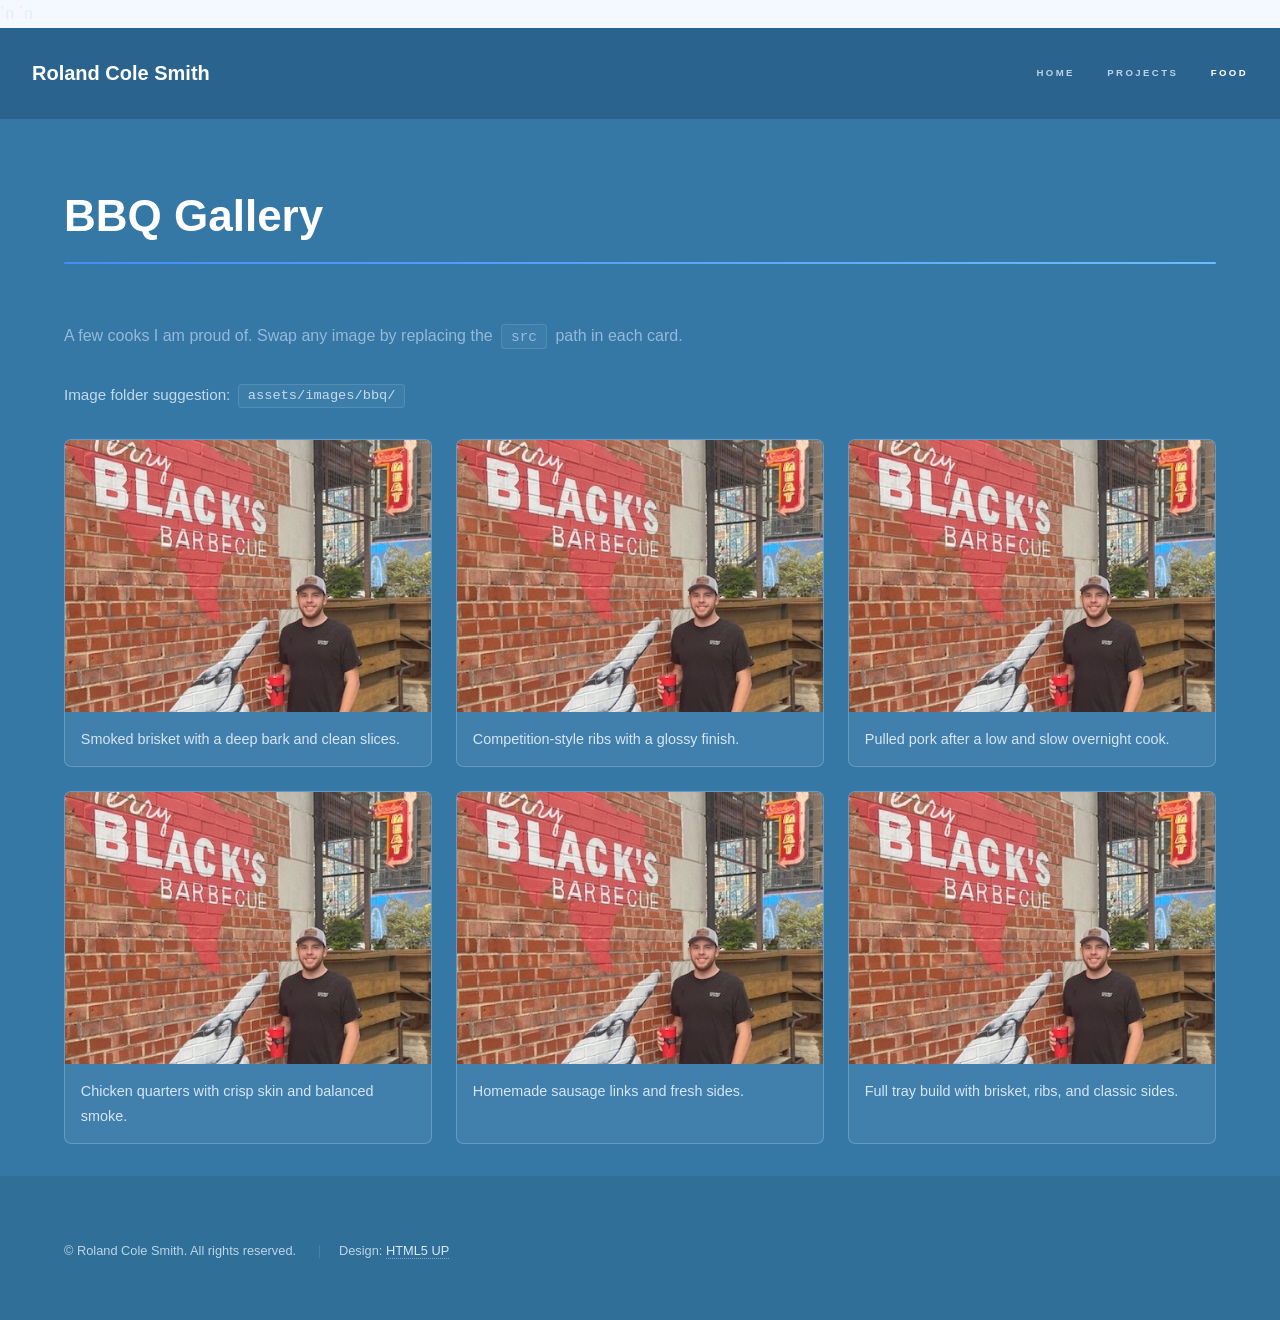
==== commit c921f1a9: "icon" ====
--- a/food.html
+++ b/food.html
@@ -7,6 +7,7 @@
       name="viewport"
       content="width=device-width, initial-scale=1, user-scalable=no"
     />
+    <link rel="icon" type="image/png" href="/assets/images/favicon-rcs.png?v=2" />`n    <link rel="shortcut icon" href="/assets/images/favicon-rcs.png?v=2" />`n    <link rel="apple-touch-icon" href="/assets/images/favicon-rcs.png?v=2" />
     <link rel="stylesheet" href="assets/css/main.css" />
     <noscript
       ><link rel="stylesheet" href="assets/css/noscript.css"
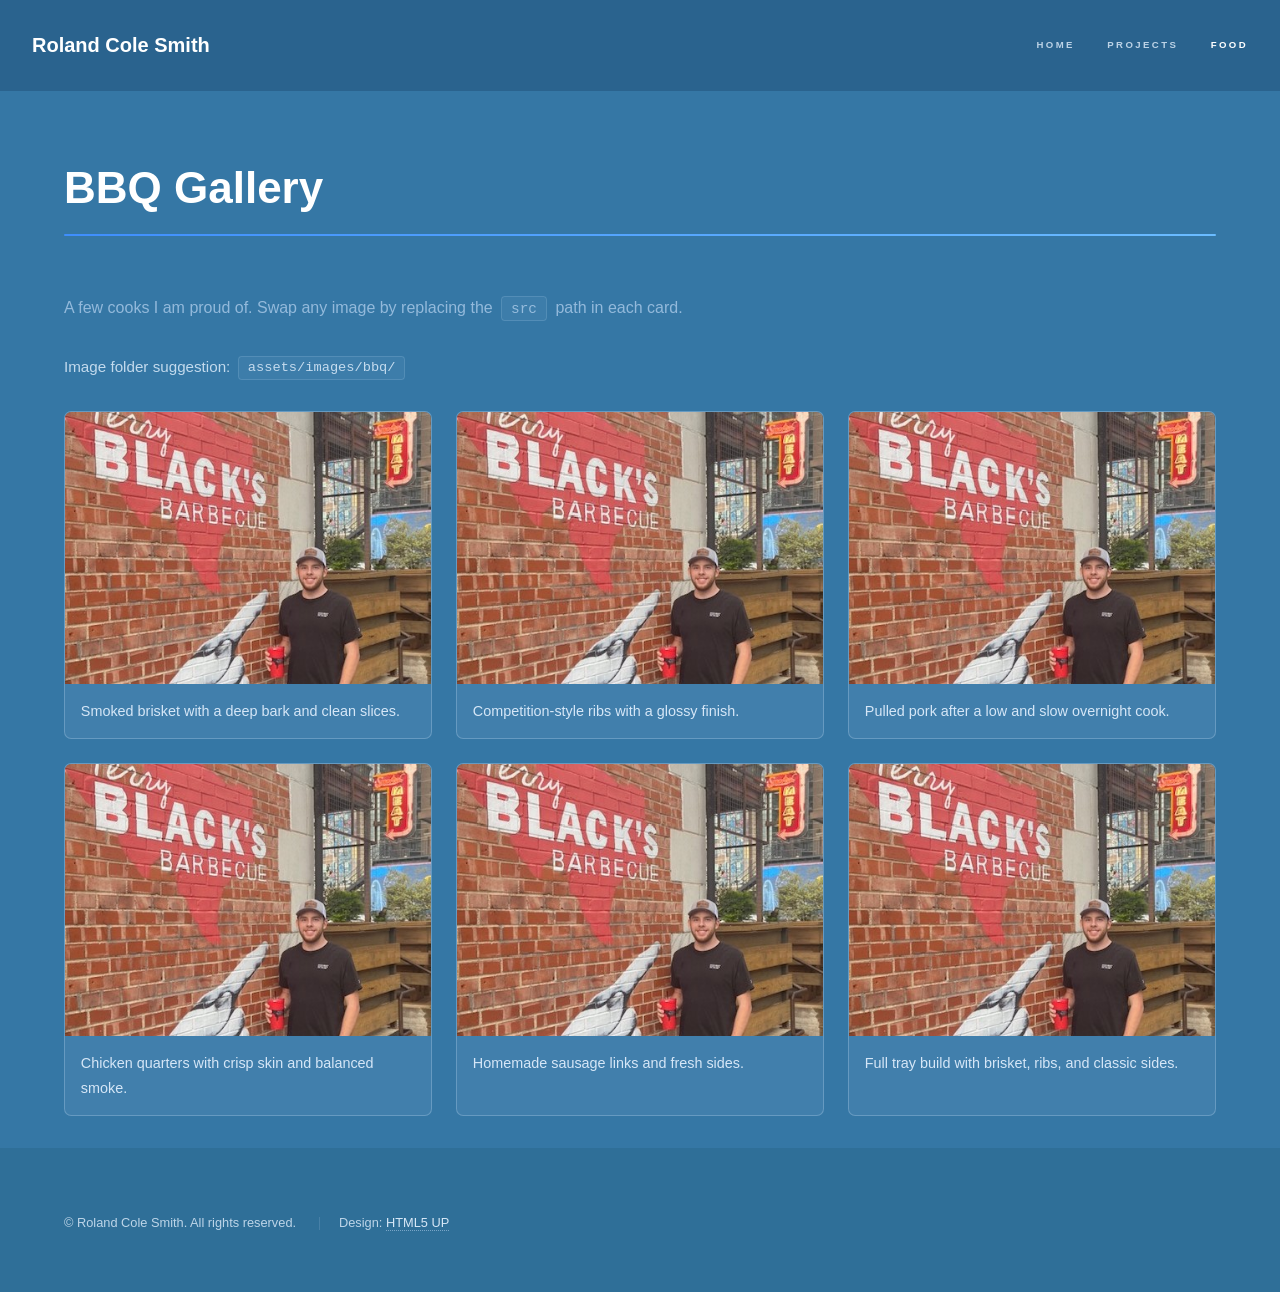
==== commit 5e2207f5: "wording" ====
--- a/food.html
+++ b/food.html
@@ -7,7 +7,9 @@
       name="viewport"
       content="width=device-width, initial-scale=1, user-scalable=no"
     />
-    <link rel="icon" type="image/png" href="/assets/images/favicon-rcs.png?v=2" />`n    <link rel="shortcut icon" href="/assets/images/favicon-rcs.png?v=2" />`n    <link rel="apple-touch-icon" href="/assets/images/favicon-rcs.png?v=2" />
+    <link rel="icon" type="image/png" href="assets/images/favicon-rcs.png?v=2" />
+    <link rel="shortcut icon" href="assets/images/favicon-rcs.png?v=2" />
+    <link rel="apple-touch-icon" href="assets/images/favicon-rcs.png?v=2" />
     <link rel="stylesheet" href="assets/css/main.css" />
     <noscript
       ><link rel="stylesheet" href="assets/css/noscript.css"
@@ -146,3 +148,4 @@
     <script src="assets/js/main.js"></script>
   </body>
 </html>
+
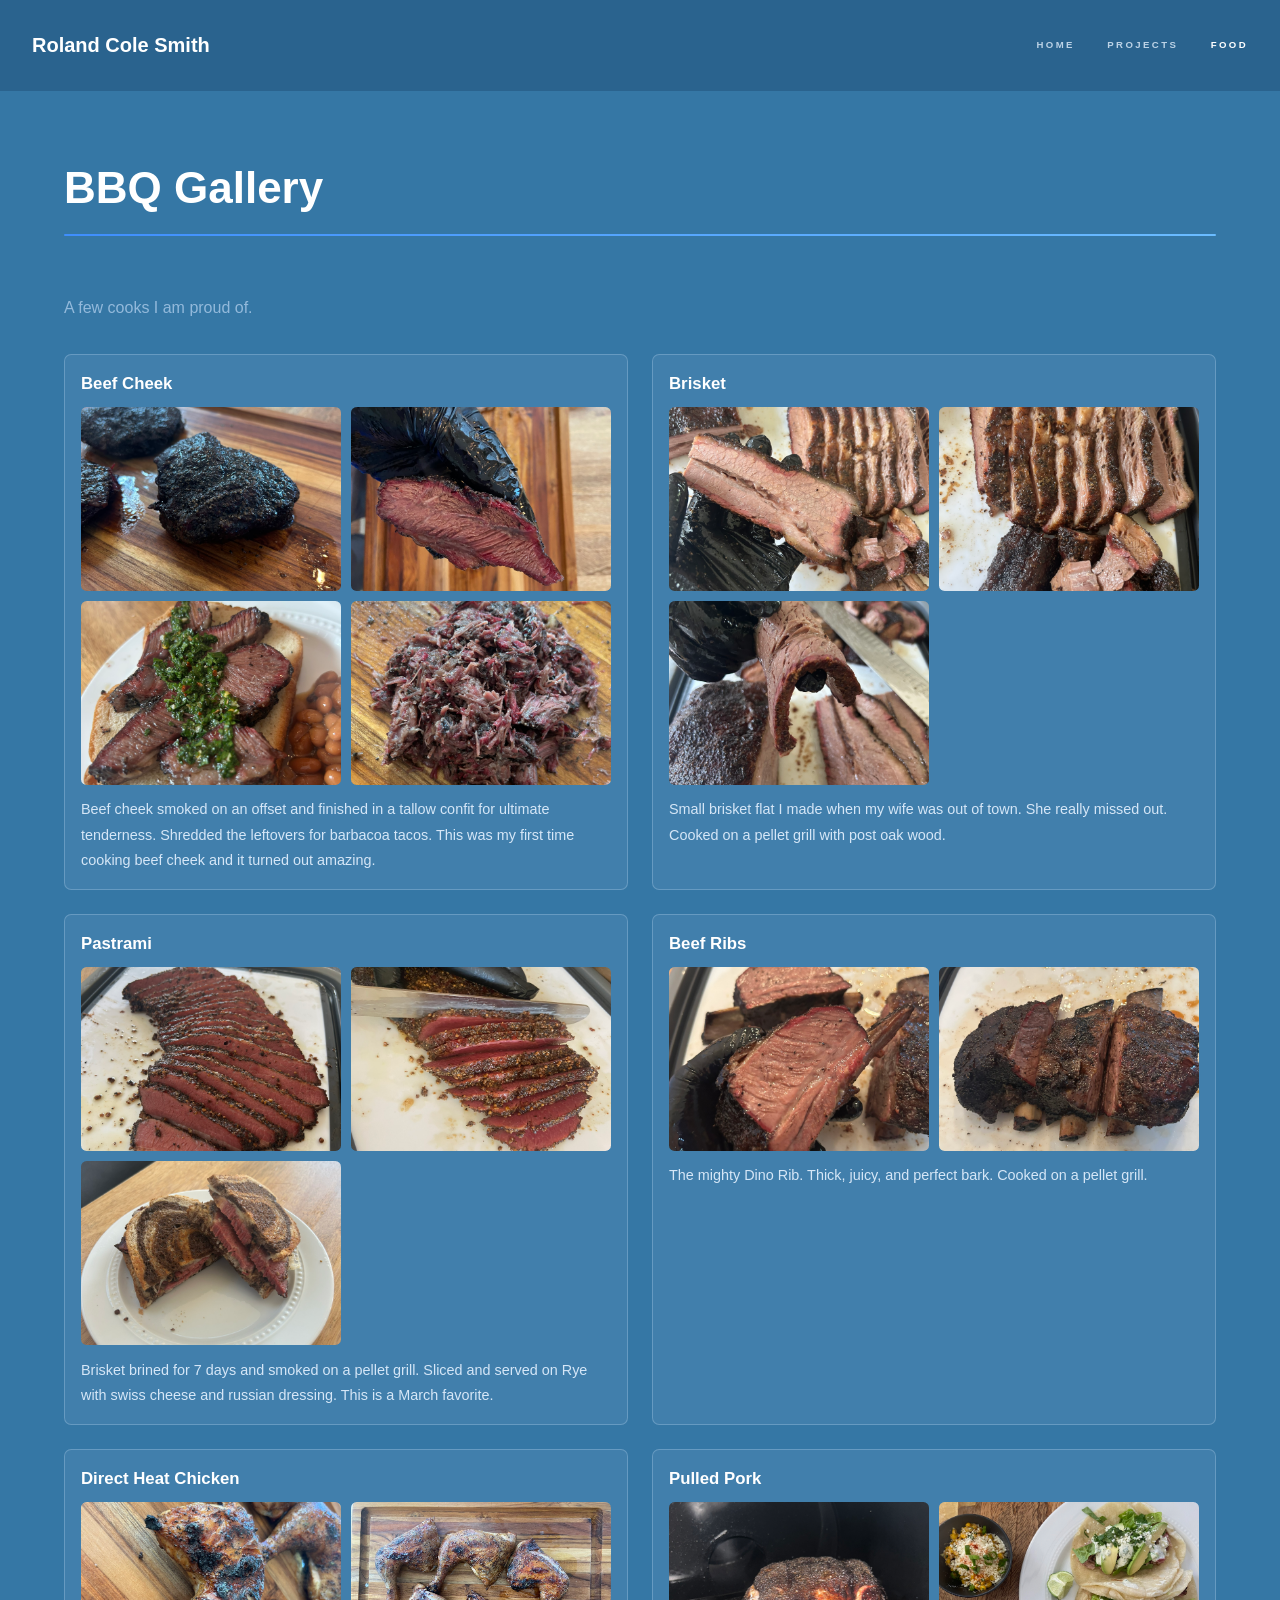
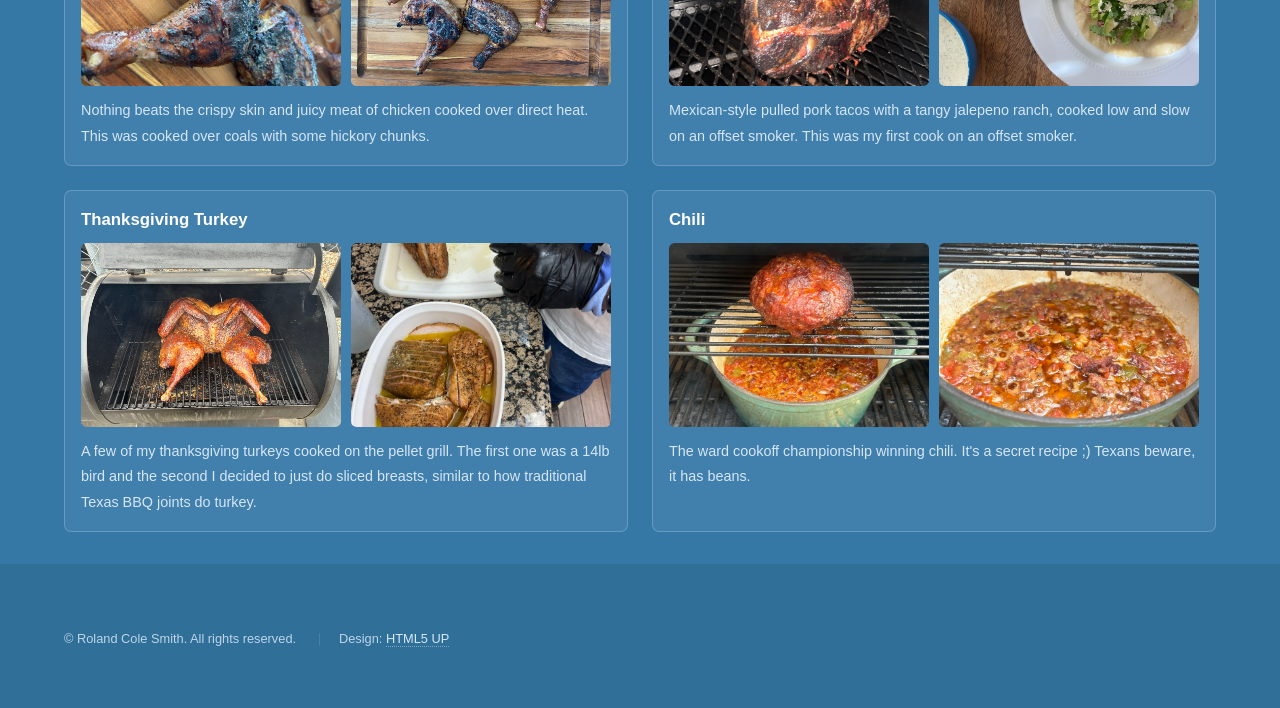
==== commit 701e694d: "bbq pics" ====
--- a/food.html
+++ b/food.html
@@ -7,7 +7,11 @@
       name="viewport"
       content="width=device-width, initial-scale=1, user-scalable=no"
     />
-    <link rel="icon" type="image/png" href="assets/images/favicon-rcs.png?v=2" />
+    <link
+      rel="icon"
+      type="image/png"
+      href="assets/images/favicon-rcs.png?v=2"
+    />
     <link rel="shortcut icon" href="assets/images/favicon-rcs.png?v=2" />
     <link rel="apple-touch-icon" href="assets/images/favicon-rcs.png?v=2" />
     <link rel="stylesheet" href="assets/css/main.css" />
@@ -29,7 +33,7 @@
 
       .bbq-gallery-grid {
         display: grid;
-        grid-template-columns: repeat(3, minmax(0, 1fr));
+        grid-template-columns: repeat(2, minmax(0, 1fr));
         gap: 1.5em;
       }
 
@@ -37,18 +41,36 @@
         background: rgba(210, 230, 255, 0.08);
         border: solid 1px rgba(210, 230, 255, 0.25);
         border-radius: 0.45em;
-        overflow: hidden;
-      }
-
-      .bbq-card img {
+        padding: 1em;
+      }
+
+      .bbq-card h3 {
+        margin: 0 0 0.65em 0;
+        font-size: 1.05em;
+      }
+
+      .bbq-photo-grid {
+        display: grid;
+        grid-template-columns: repeat(2, minmax(0, 1fr));
+        gap: 0.65em;
+      }
+
+      .bbq-photo-grid img {
         width: 100%;
-        height: 17em;
+        height: 11.5em;
         object-fit: cover;
+        border-radius: 0.35em;
         display: block;
-      }
-
-      .bbq-card figcaption {
-        padding: 1em 1.1em;
+        cursor: pointer;
+        transition: transform 0.2s ease;
+      }
+
+      .bbq-photo-grid img:hover {
+        transform: scale(1.02);
+      }
+
+      .bbq-card p {
+        margin: 0.85em 0 0 0;
         color: rgba(230, 242, 255, 0.9);
         font-size: 0.9em;
       }
@@ -58,15 +80,105 @@
         font-size: 0.95em;
       }
 
+      .bbq-lightbox {
+        position: fixed;
+        inset: 0;
+        background: rgba(10, 16, 24, 0.92);
+        display: none;
+        align-items: center;
+        justify-content: center;
+        z-index: 10000;
+        padding: 1.5em;
+      }
+
+      .bbq-lightbox.is-open {
+        display: flex;
+      }
+
+      .bbq-lightbox-content {
+        width: min(94vw, 980px);
+      }
+
+      .bbq-lightbox-image-wrap {
+        position: relative;
+        overflow: visible;
+      }
+
+      .bbq-lightbox img {
+        width: 100%;
+        max-height: 75vh;
+        object-fit: contain;
+        border-radius: 0.45em;
+        display: block;
+      }
+
+      .bbq-lightbox-btn {
+        position: absolute;
+        top: 50%;
+        transform: translateY(-50%);
+        border: 0;
+        border-radius: 0.4em;
+        background: rgba(210, 230, 255, 0.14);
+        color: #ffffff;
+        font-size: 1em;
+        line-height: 1;
+        width: 1.75em;
+        height: 1.75em;
+        cursor: pointer;
+      }
+
+      .bbq-lightbox-btn.prev {
+        left: -2.3em;
+      }
+
+      .bbq-lightbox-btn.next {
+        right: -2.3em;
+      }
+
+      .bbq-lightbox-close {
+        position: absolute;
+        top: -0.9em;
+        right: -0.9em;
+        border: 0;
+        border-radius: 0.4em;
+        background: rgba(185, 30, 30, 0.42);
+        color: #ffffff;
+        font-size: 1em;
+        line-height: 1;
+        width: 1.75em;
+        height: 1.75em;
+        cursor: pointer;
+      }
+
+      .bbq-lightbox-meta {
+        margin-top: 0.7em;
+        font-size: 0.9em;
+        color: rgba(230, 242, 255, 0.9);
+        text-align: center;
+      }
+
       @media screen and (max-width: 980px) {
         .bbq-gallery-grid {
-          grid-template-columns: repeat(2, minmax(0, 1fr));
+          grid-template-columns: 1fr;
         }
       }
 
       @media screen and (max-width: 736px) {
-        .bbq-gallery-grid {
+        .bbq-photo-grid {
           grid-template-columns: 1fr;
+        }
+
+        .bbq-lightbox-btn.prev {
+          left: -1.7em;
+        }
+
+        .bbq-lightbox-btn.next {
+          right: -1.7em;
+        }
+
+        .bbq-lightbox-close {
+          top: -0.8em;
+          right: -0.3em;
         }
       }
     </style>
@@ -87,47 +199,230 @@
       <section id="main" class="wrapper style2">
         <div class="inner">
           <h1 class="major">BBQ Gallery</h1>
-          <p>
-            A few cooks I am proud of. Swap any image by replacing the
-            <code>src</code> path in each card.
-          </p>
-          <p class="bbq-note">
-            Image folder suggestion: <code>assets/images/bbq/</code>
-          </p>
-
+          <p>A few cooks I am proud of.</p>
           <div class="bbq-gallery-grid">
-            <figure class="bbq-card">
-              <img src="assets/images/bbqpic.jpeg" alt="Smoked brisket slices" />
-              <figcaption>Smoked brisket with a deep bark and clean slices.</figcaption>
-            </figure>
-
-            <figure class="bbq-card">
-              <img src="assets/images/bbqpic.jpeg" alt="BBQ ribs plated" />
-              <figcaption>Competition-style ribs with a glossy finish.</figcaption>
-            </figure>
-
-            <figure class="bbq-card">
-              <img src="assets/images/bbqpic.jpeg" alt="Pulled pork sandwich" />
-              <figcaption>Pulled pork after a low and slow overnight cook.</figcaption>
-            </figure>
-
-            <figure class="bbq-card">
-              <img src="assets/images/bbqpic.jpeg" alt="Smoked chicken quarters" />
-              <figcaption>Chicken quarters with crisp skin and balanced smoke.</figcaption>
-            </figure>
-
-            <figure class="bbq-card">
-              <img src="assets/images/bbqpic.jpeg" alt="Smoked sausage platter" />
-              <figcaption>Homemade sausage links and fresh sides.</figcaption>
-            </figure>
-
-            <figure class="bbq-card">
-              <img src="assets/images/bbqpic.jpeg" alt="BBQ tray with sides" />
-              <figcaption>Full tray build with brisket, ribs, and classic sides.</figcaption>
-            </figure>
+            <article class="bbq-card">
+              <h3>Beef Cheek</h3>
+              <div class="bbq-photo-grid">
+                <img
+                  src="assets/images/food/IMG_8165.JPEG"
+                  alt="Beef Cheek"
+                  data-cook="Beef Cheek Cook"
+                />
+                <img
+                  src="assets/images/food/IMG_0622.JPEG"
+                  alt="Sliced Beef Cheek"
+                  data-cook="Beef Cheek Cook"
+                />
+                <img
+                  src="assets/images/food/IMG_8169.JPEG"
+                  alt="Beef Cheek plated"
+                  data-cook="Beef Cheek Cook"
+                />
+                <img
+                  src="assets/images/food/IMG_8178.JPEG"
+                  alt="Beef Cheek shredded to make barbacoa tacos"
+                  data-cook="Beef Cheek Cook"
+                />
+              </div>
+              <p>
+                Beef cheek smoked on an offset and finished in a tallow confit
+                for ultimate tenderness. Shredded the leftovers for barbacoa
+                tacos. This was my first time cooking beef cheek and it turned
+                out amazing.
+              </p>
+            </article>
+
+            <article class="bbq-card">
+              <h3>Brisket</h3>
+              <div class="bbq-photo-grid">
+                <img
+                  src="assets/images/food/IMG_6513.JPEG"
+                  alt="Brisket slice"
+                  data-cook="Brisket Cook"
+                />
+                <img
+                  src="assets/images/food/IMG_6514.JPEG"
+                  alt="Sliced Brisket"
+                  data-cook="Brisket Cook"
+                />
+                <img
+                  src="assets/images/food/IMG_6515.JPEG"
+                  alt="Tender Brisket"
+                  data-cook="Brisket Cook"
+                />
+              </div>
+              <p>
+                Small brisket flat I made when my wife was out of town. She
+                really missed out. Cooked on a pellet grill with post oak wood.
+              </p>
+            </article>
+
+            <article class="bbq-card">
+              <h3>Pastrami</h3>
+              <div class="bbq-photo-grid">
+                <img
+                  src="assets/images/food/IMG_6100.JPEG"
+                  alt="Pastrami sliced"
+                  data-cook="Pastrami Cook"
+                />
+                <img
+                  src="assets/images/food/IMG_6140.JPEG"
+                  alt="Pastrami"
+                  data-cook="Pastrami Cook"
+                />
+                <img
+                  src="assets/images/food/IMG_6108.JPEG"
+                  alt="Pastrami"
+                  data-cook="Pastrami Cook"
+                />
+              </div>
+              <p>
+                Brisket brined for 7 days and smoked on a pellet grill. Sliced
+                and served on Rye with swiss cheese and russian dressing. This
+                is a March favorite.
+              </p>
+            </article>
+
+            <article class="bbq-card">
+              <h3>Beef Ribs</h3>
+              <div class="bbq-photo-grid">
+                <img
+                  src="assets/images/food/IMG_7127.JPEG"
+                  alt="Beef rib slice"
+                  data-cook="Beef Ribs Cook"
+                />
+                <img
+                  src="assets/images/food/IMG_7128.JPEG"
+                  alt="Beef ribs after wrap"
+                  data-cook="Beef Ribs Cook"
+                />
+              </div>
+              <p>
+                The mighty Dino Rib. Thick, juicy, and perfect bark. Cooked on a
+                pellet grill.
+              </p>
+            </article>
+
+            <article class="bbq-card">
+              <h3>Direct Heat Chicken</h3>
+              <div class="bbq-photo-grid">
+                <img
+                  src="assets/images/food/IMG_8133.JPEG"
+                  alt="Smoked chicken quarter"
+                  data-cook="Direct Heat Chicken Cook"
+                />
+                <img
+                  src="assets/images/food/IMG_0512.JPEG"
+                  alt="5 smoked chicken quarters"
+                  data-cook="Direct Heat Chicken Cook"
+                />
+              </div>
+              <p>
+                Nothing beats the crispy skin and juicy meat of chicken cooked
+                over direct heat. This was cooked over coals with some hickory
+                chunks.
+              </p>
+            </article>
+
+            <article class="bbq-card">
+              <h3>Pulled Pork</h3>
+              <div class="bbq-photo-grid">
+                <img
+                  src="assets/images/food/IMG_8053.JPEG"
+                  alt="Pulled Pork in smoker"
+                  data-cook="Pulled Pork Cook"
+                />
+                <img
+                  src="assets/images/food/IMG_0343.JPEG"
+                  alt="Pulled Pork tacos"
+                  data-cook="Pulled Pork Cook"
+                />
+              </div>
+              <p>
+                Mexican-style pulled pork tacos with a tangy jalepeno ranch,
+                cooked low and slow on an offset smoker. This was my first cook
+                on an offset smoker.
+              </p>
+            </article>
+
+            <article class="bbq-card">
+              <h3>Thanksgiving Turkey</h3>
+              <div class="bbq-photo-grid">
+                <img
+                  src="assets/images/food/IMG_3544.JPEG"
+                  alt="Thanksgiving Turkey in smoker"
+                  data-cook="Thanksgiving Turkey Cook"
+                />
+                <img
+                  src="assets/images/food/IMG_9364.JPEG"
+                  alt="Thanksgiving Turkey"
+                  data-cook="Thanksgiving Turkey Cook"
+                />
+              </div>
+              <p>
+                A few of my thanksgiving turkeys cooked on the pellet grill. The
+                first one was a 14lb bird and the second I decided to just do
+                sliced breasts, similar to how traditional Texas BBQ joints do
+                turkey.
+              </p>
+            </article>
+
+            <article class="bbq-card">
+              <h3>Chili</h3>
+              <div class="bbq-photo-grid">
+                <img
+                  src="assets/images/food/IMG_7011.JPEG"
+                  alt="Chili in smoker"
+                  data-cook="Chili Cook"
+                />
+                <img
+                  src="assets/images/food/IMG_7018.JPEG"
+                  alt="Chili"
+                  data-cook="Chili Cook"
+                />
+              </div>
+              <p>
+                The ward cookoff championship winning chili. It's a secret
+                recipe ;) Texans beware, it has beans.
+              </p>
+            </article>
           </div>
         </div>
       </section>
+    </div>
+
+    <div class="bbq-lightbox" id="bbq-lightbox" aria-hidden="true">
+      <div class="bbq-lightbox-content">
+        <div class="bbq-lightbox-image-wrap">
+          <button
+            type="button"
+            class="bbq-lightbox-close"
+            id="bbq-lightbox-close"
+            aria-label="Close gallery"
+          >
+            &times;
+          </button>
+          <button
+            type="button"
+            class="bbq-lightbox-btn prev"
+            id="bbq-lightbox-prev"
+            aria-label="Previous image"
+          >
+            &#10094;
+          </button>
+          <img id="bbq-lightbox-image" src="" alt="" />
+          <button
+            type="button"
+            class="bbq-lightbox-btn next"
+            id="bbq-lightbox-next"
+            aria-label="Next image"
+          >
+            &#10095;
+          </button>
+        </div>
+        <p class="bbq-lightbox-meta" id="bbq-lightbox-meta"></p>
+      </div>
     </div>
 
     <footer id="footer" class="wrapper alt">
@@ -146,6 +441,85 @@
     <script src="assets/js/breakpoints.min.js"></script>
     <script src="assets/js/util.js"></script>
     <script src="assets/js/main.js"></script>
+    <script>
+      (function () {
+        var lightbox = document.getElementById("bbq-lightbox");
+        var lightboxImage = document.getElementById("bbq-lightbox-image");
+        var lightboxMeta = document.getElementById("bbq-lightbox-meta");
+        var closeBtn = document.getElementById("bbq-lightbox-close");
+        var prevBtn = document.getElementById("bbq-lightbox-prev");
+        var nextBtn = document.getElementById("bbq-lightbox-next");
+        var currentPhotos = [];
+        var currentIndex = 0;
+
+        function renderLightbox() {
+          var photo = currentPhotos[currentIndex];
+          if (!photo) return;
+          lightboxImage.src = photo.src;
+          lightboxImage.alt = photo.alt || "";
+          var cookName = photo.dataset.cook || "Cook";
+          lightboxMeta.textContent =
+            cookName +
+            " - " +
+            (currentIndex + 1) +
+            " / " +
+            currentPhotos.length;
+        }
+
+        function openLightbox(photos, index) {
+          currentPhotos = photos;
+          currentIndex = index;
+          renderLightbox();
+          lightbox.classList.add("is-open");
+          lightbox.setAttribute("aria-hidden", "false");
+          document.body.style.overflow = "hidden";
+        }
+
+        function closeLightbox() {
+          lightbox.classList.remove("is-open");
+          lightbox.setAttribute("aria-hidden", "true");
+          document.body.style.overflow = "";
+        }
+
+        function showNext() {
+          if (!currentPhotos.length) return;
+          currentIndex = (currentIndex + 1) % currentPhotos.length;
+          renderLightbox();
+        }
+
+        function showPrev() {
+          if (!currentPhotos.length) return;
+          currentIndex =
+            (currentIndex - 1 + currentPhotos.length) % currentPhotos.length;
+          renderLightbox();
+        }
+
+        document
+          .querySelectorAll(".bbq-card .bbq-photo-grid")
+          .forEach(function (grid) {
+            var photos = Array.from(grid.querySelectorAll("img"));
+            photos.forEach(function (photo, index) {
+              photo.addEventListener("click", function () {
+                openLightbox(photos, index);
+              });
+            });
+          });
+
+        closeBtn.addEventListener("click", closeLightbox);
+        nextBtn.addEventListener("click", showNext);
+        prevBtn.addEventListener("click", showPrev);
+
+        lightbox.addEventListener("click", function (event) {
+          if (event.target === lightbox) closeLightbox();
+        });
+
+        document.addEventListener("keydown", function (event) {
+          if (!lightbox.classList.contains("is-open")) return;
+          if (event.key === "Escape") closeLightbox();
+          if (event.key === "ArrowRight") showNext();
+          if (event.key === "ArrowLeft") showPrev();
+        });
+      })();
+    </script>
   </body>
 </html>
-
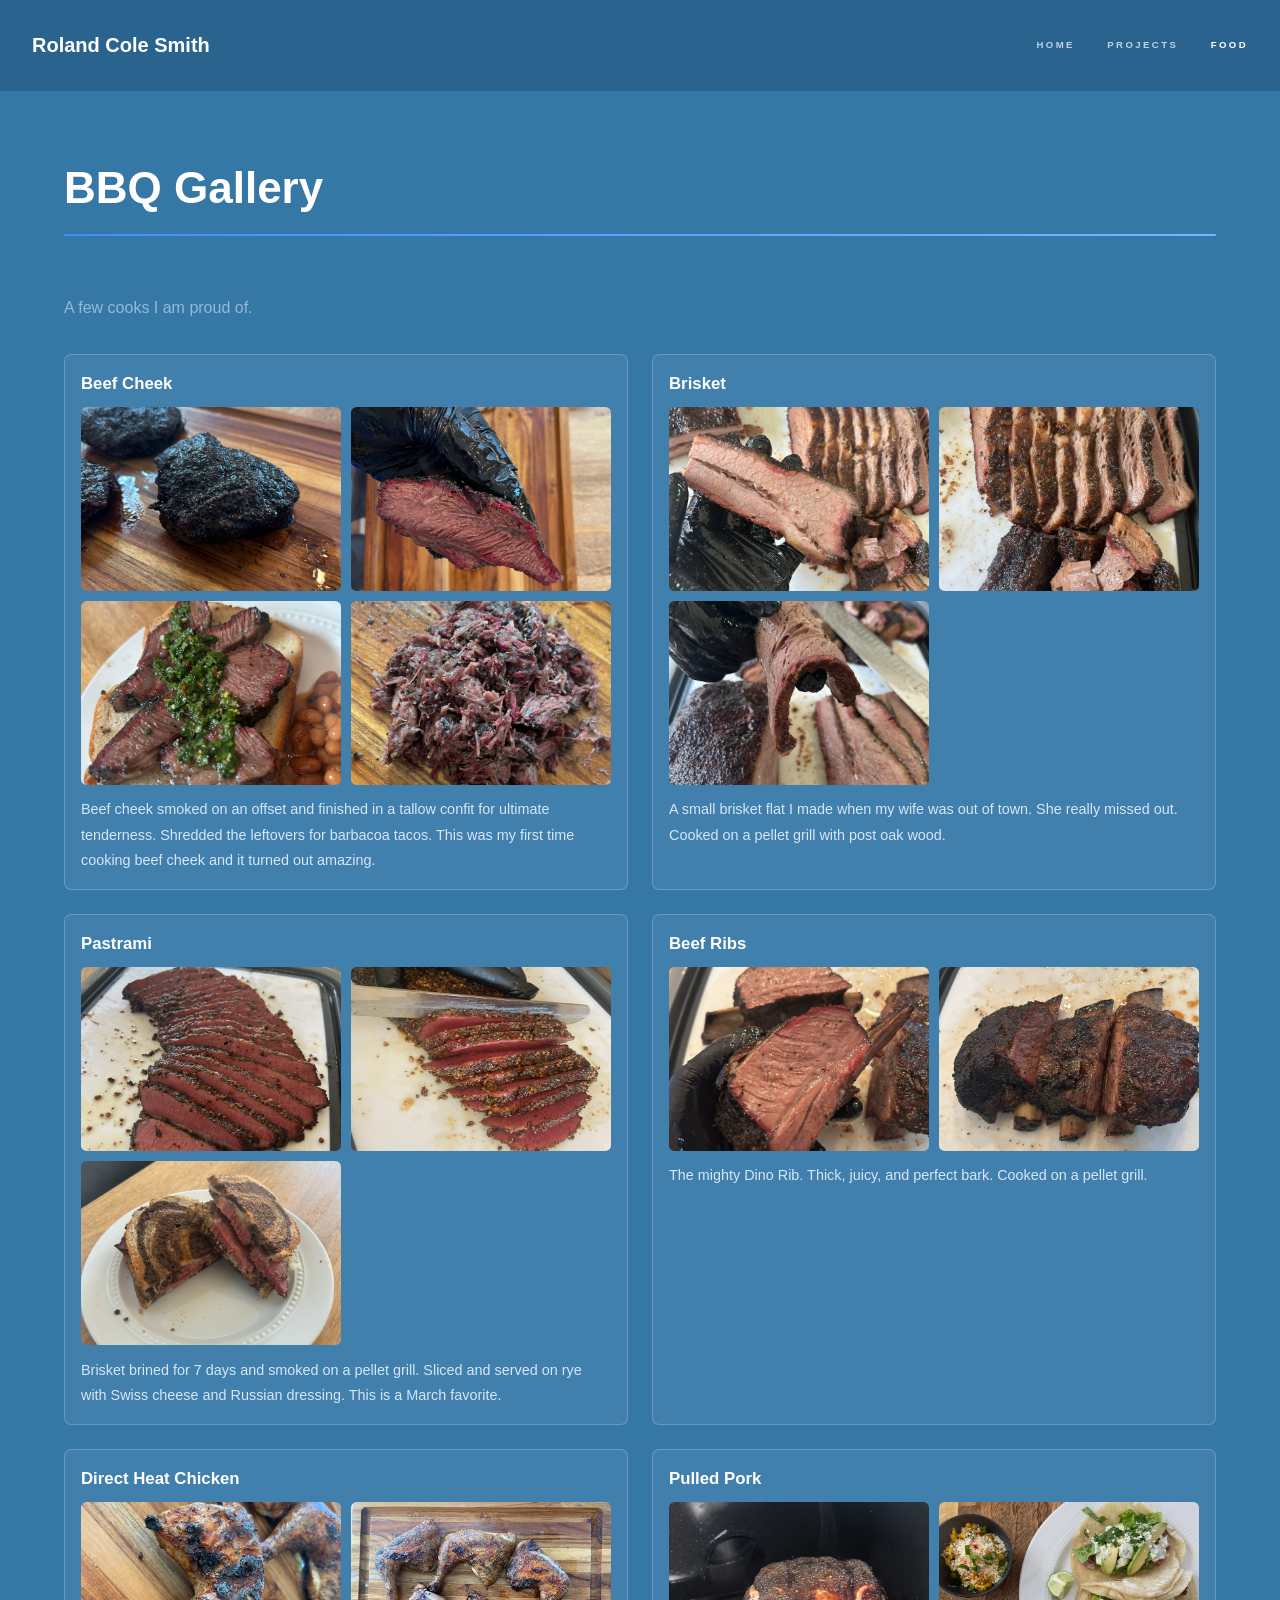
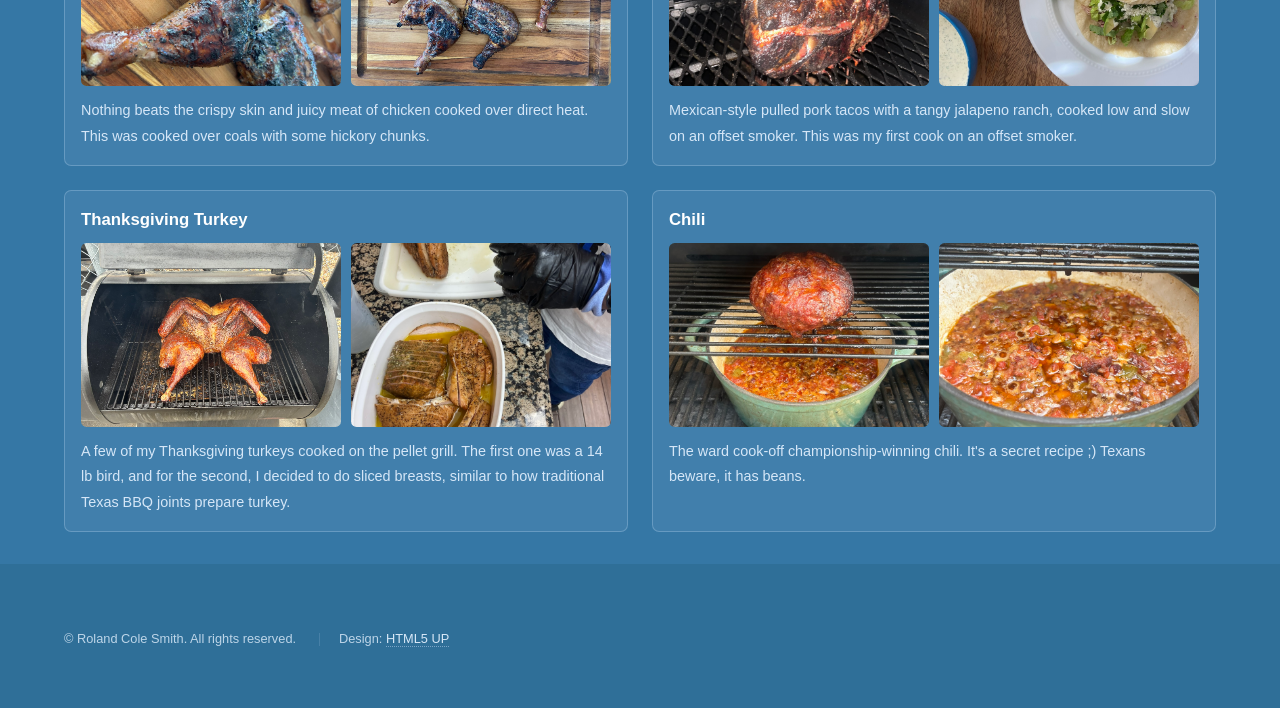
==== commit 96395763: "grammar" ====
--- a/food.html
+++ b/food.html
@@ -253,7 +253,7 @@
                 />
               </div>
               <p>
-                Small brisket flat I made when my wife was out of town. She
+                A small brisket flat I made when my wife was out of town. She
                 really missed out. Cooked on a pellet grill with post oak wood.
               </p>
             </article>
@@ -279,7 +279,7 @@
               </div>
               <p>
                 Brisket brined for 7 days and smoked on a pellet grill. Sliced
-                and served on Rye with swiss cheese and russian dressing. This
+                and served on rye with Swiss cheese and Russian dressing. This
                 is a March favorite.
               </p>
             </article>
@@ -340,7 +340,7 @@
                 />
               </div>
               <p>
-                Mexican-style pulled pork tacos with a tangy jalepeno ranch,
+                Mexican-style pulled pork tacos with a tangy jalapeno ranch,
                 cooked low and slow on an offset smoker. This was my first cook
                 on an offset smoker.
               </p>
@@ -361,9 +361,9 @@
                 />
               </div>
               <p>
-                A few of my thanksgiving turkeys cooked on the pellet grill. The
-                first one was a 14lb bird and the second I decided to just do
-                sliced breasts, similar to how traditional Texas BBQ joints do
+                A few of my Thanksgiving turkeys cooked on the pellet grill. The
+                first one was a 14 lb bird, and for the second, I decided to do
+                sliced breasts, similar to how traditional Texas BBQ joints prepare
                 turkey.
               </p>
             </article>
@@ -383,7 +383,7 @@
                 />
               </div>
               <p>
-                The ward cookoff championship winning chili. It's a secret
+                The ward cook-off championship-winning chili. It's a secret
                 recipe ;) Texans beware, it has beans.
               </p>
             </article>
@@ -522,4 +522,4 @@
       })();
     </script>
   </body>
-</html>
+</html>
